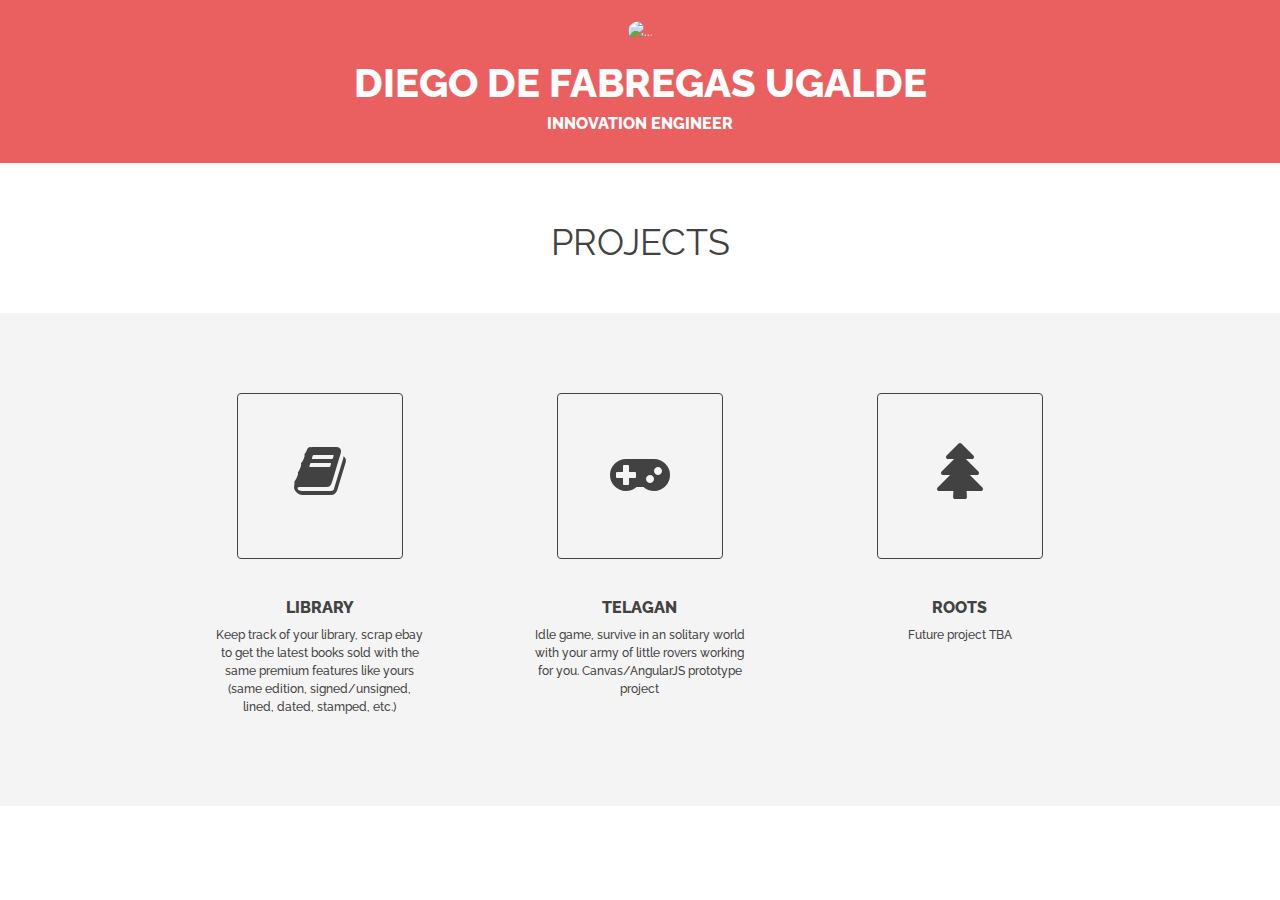
==== index.html @ a7ba5fba "three projects added to the projects section" ====
<!DOCTYPE html>
<html lang="en">
  <head>
    <!-- Basic Page Needs
    ================================================== -->
    <meta charset="utf-8">
    <!--[if IE]><meta http-equiv="x-ua-compatible" content="IE=9" /><![endif]-->
    <meta name="viewport" content="width=device-width, initial-scale=1">
    <title>Diego de Fabregas</title>
    <meta name="description" content="Diego de Fabregas Ugalde, Innovation Engineer">
    <meta name="keywords" content="angularjs, developer, engineer, full-stack developer, innovation">
    <meta name="author" content="Diego de Fabregas Ugalde">
    
    <!-- Favicons
    ================================================== -->
    <link rel="shortcut icon" href="img/favicon.ico" type="image/x-icon">
    <link rel="apple-touch-icon" href="img/apple-touch-icon.png">
    <link rel="apple-touch-icon" sizes="72x72" href="img/apple-touch-icon-72x72.png">
    <link rel="apple-touch-icon" sizes="114x114" href="img/apple-touch-icon-114x114.png">

    <!-- Bootstrap -->
    <link rel="stylesheet" type="text/css"  href="css/bootstrap.css">
    <link rel="stylesheet" type="text/css" href="font-awesome-4.2.0/css/font-awesome.css">

    <link href="css/owl.carousel.css" rel="stylesheet" media="screen">
    <link href="css/owl.theme.css" rel="stylesheet" media="screen">

    <!-- Stylesheet
    ================================================== -->
    <link rel="stylesheet" type="text/css"  href="css/style.css">

    <script type="text/javascript" src="js/modernizr.custom.js"></script>

    <!--Google Font-->
    <link href='http://fonts.googleapis.com/css?family=Raleway:100,200,300,400,500,600,700,800,900' rel='stylesheet' type='text/css'>

    <!-- HTML5 shim and Respond.js for IE8 support of HTML5 elements and media queries -->
    <!-- WARNING: Respond.js doesn't work if you view the page via file:// -->
    <!--[if lt IE 9]>
      <script src="https://oss.maxcdn.com/html5shiv/3.7.2/html5shiv.min.js"></script>
      <script src="https://oss.maxcdn.com/respond/1.4.2/respond.min.js"></script>
    <![endif]-->
  </head>
  <body>
    <div id="header" class="text-center">
        <img src="https://lh3.googleusercontent.com/csk6rgrAvsaNr5e3u2DxqovJ-JW6shyi4cQeXCJMhp3omjEGRRqTmoZbE-P88C2AoIZzOHg5cA=w1920-h1080-rw-no" class="img-circle" alt="...">
        <h1>Diego de Fabregas Ugalde</h1>
        <h4>Innovation Engineer</h4>
    </div>

  
  <div class="space"></div> <!-- 40px Vertical Spacing -->

  <!-- Feature Lists -->
  <section id="features">

    <h2>Projects</h2>

    <div class="space"></div> <!-- 40px Vertical Spacing -->

    <div class="f-style1">
        <div class="container"> <!-- Container Fluid-->
            <div class="row">
                <div class="col-md-4 col-sm-4 col-lg-4">
                    <div class="feature">
                        <div class="f-caption1">
                          <i class="icon-holder fa fa-book fa-4x"></i>
                          <h4>Library</h4>
                          <h6>Keep track of your library, scrap ebay to get the latest books sold with the same premium features like yours (same edition, signed/unsigned, lined, dated, stamped, etc.)</h6>
                        </div>
                    </div>
                </div>

                <div class="col-md-4 col-sm-4 col-lg-4">
                    <div class="feature">
                        <div class="f-caption1">
                          <i class="icon-holder fa fa-gamepad fa-4x"></i>
                          <h4>Telagan</h4>
                          <h6>Idle game, survive in an solitary world with your army of little rovers working for you. Canvas/AngularJS prototype project </h6>
                        </div>
                    </div>
                </div>

                <div class="col-md-4 col-sm-4 col-lg-4">
                    <div class="feature">
                        <div class="f-caption1">
                          <i class="icon-holder fa fa-tree fa-4x"></i>
                          <h4>Roots</h4>
                          <h6>Future project TBA</h6>
                        </div>
                    </div>
                </div>
            </div>
        </div> <!-- End Container  -->
    </div>

    <!-- jQuery (necessary for Bootstrap's JavaScript plugins) -->
    <script src="https://ajax.googleapis.com/ajax/libs/jquery/1.11.1/jquery.min.js"></script>
    <script type="text/javascript" src="js/jquery.1.11.1.js"></script>
    <!-- Include all compiled plugins (below), or include individual files as needed -->
    <script type="text/javascript" src="js/bootstrap.js"></script>

    <script src="js/owl.carousel.js"></script>
    <script type="text/javascript" src="js/SmoothScroll.js"></script>  
    <script type="text/javascript" src="js/custom.js"></script>

    <!-- Javascripts
    ================================================== -->
    <script type="text/javascript" src="js/custom.js"></script>

  </body>
</html>
---- css/style.css ----
/****************************
Theme: Free - Flat Minimal UI Kit
Description: ThemeForces Freebie #1
Author: ThemeForces
Email: themeforces@gmail.com
Volume: 1.0;
Date Created: December 25, 2014
****************************/
/* Font imports */
@import url(http://fonts.googleapis.com/css?family=Raleway:400,500,600,700,800);
body {
    font-family: 'Raleway', Arial, sans-serif;
    color: #666;
    background-color: #fff;
    font-weight: 400;
    -webkit-font-smoothing: antialiased;
    position: relative;
    top: 0;
}
h1 {
    font-size: 40px;
    font-weight: 800;
    text-transform: uppercase;
}
h2 {
    font-size: 36px;
    font-weight: normal;
    text-transform: uppercase;
}
h3 {
    font-size: 28px;
    font-weight: 600;
}
h4 {
    font-size: 16px;
    font-weight: 800;
    text-transform: uppercase;
}
h5 {
    font-size: 14px;
    font-weight: 300;
    text-transform: uppercase;
}
h6 {
    font-size: 12px;
    line-height: 18px;
}
a {
    color: #666;
    text-decoration: none;
}
a:hover,
a:focus {
    color: #ea6060;
    text-decoration: none;
}
.right {
    float: right;
    clear: right;
}
.left {
    float: left;
    clear: left;
}
.center {
    text-align: center;
    vertical-align: middle;
}
.space { padding-top: 40px }
.padding-right { padding-left: 10px }
.bold { font-weight: 700 }
.light { font-weight: lighter }
.logo { height: 60px }
#header {
    background-color: #ea6060;
    color: #ffffff;
    padding: 20px;
}
.title {
    padding-top: 40px;
    padding-bottom: 40px;
}
nav.footer {
    padding: 40px;
    text-align: center;
}
#team,
#features,
#testimonial,
#pricing,
#promo,
#button {
    color: #424242;
    height: auto;
    text-align: center;
}
/***************************
******** Team ********
***************************/
#team h6 { color: #888888 }
.team {
    text-align: center;
    margin-bottom: 20px;
}
.t-social {
    padding: 15px 7px;
    width: 100%;
}
.t-social .fa {
    display: inline-block;
    padding: 6px;
    color: #ea6060;
    width: 30px;
    height: 30px;
    border: 1.5px solid transparent;
    border-radius: 5px;
}
.t-social .fa:hover {
    padding: 6px;
    width: 30px;
    height: 30px;
    border: 1.5px solid #ea6060;
    border-radius: 5px;
    -webkit-transition: all 0.5s;
    -moz-transition: all 0.5s;
    transition: all 0.5s;
    -webkit-font-smoothing: antialiased;
}
.t-caption { padding: 20px }
span.t-position {
    font-size: 12px;
    color: #888888;
    vertical-align: middle;
    text-transform: none;
    font-weight: normal;
}
.t-style2 {
    border: 1px solid #565d67;
    padding-bottom: 20px;
    margin-bottom: 20px;
}
.t-style2:hover {
    border: 1px solid #ea6060;
    padding-bottom: 20px;
    margin-bottom: 20px;
    -webkit-transition: all 0.5s;
    -moz-transition: all 0.5s;
    transition: all 0.5s;
    -webkit-font-smoothing: antialiased;
}
.t-style2 img { 
	padding: 30px;
	margin: 0 auto;
}
.t-caption2 { padding: 5px 20px }
.t-social2 {
    padding: 5px 7px;
    width: 100%;
    background-color: #565d67;
}
.t-style2:hover >.t-social2 {
    background-color: #ea6060;
    -webkit-transition: all 0.5s;
    -moz-transition: all 0.5s;
    transition: all 0.5s;
    -webkit-font-smoothing: antialiased;
}
.t-social2 .fa {
    display: inline-block;
    padding: 6px;
    color: #ffffff;
    width: 30px;
    height: 30px;
    border: 1.5px solid transparent;
    border-radius: 5px;
}
.t-social2 .fa:hover {
    padding: 6px;
    width: 30px;
    height: 30px;
    border: 1.5px solid #ffffff;
    border-radius: 5px;
    -webkit-transition: all 0.5s;
    -moz-transition: all 0.5s;
    transition: all 0.5s;
    -webkit-font-smoothing: antialiased;
}
/***************************
******** Features ********
***************************/
.feature {
    text-align: center;
    margin-bottom: 20px;
}
.f-style1 {
    background-color: #f4f4f4;
    height: auto;
    padding-top: 40px;
    padding-bottom: 20px;
}
.f-caption1 { padding: 40px }
.f-caption1:hover {
    background-color: #ffffff;
    -webkit-transition: all 0.5s;
    -moz-transition: all 0.5s;
    transition: all 0.5s;
    -webkit-font-smoothing: antialiased;
}
.icon-holder {
    width: 166px;
    height: 166px;
    border: 1px solid #424242;
    border-radius: 4px;
    padding: 50px;
    margin-bottom: 30px;
}
.f-style2 {
    height: auto;
    padding-top: 40px;
    padding-bottom: 20px;
}
.icon-holder2 {
    width: 166px;
    height: 166px;
    background-color: #dadada;
    border-radius: 4px;
    padding: 50px;
    margin-bottom: 30px;
}
.f-caption2 {
    padding: 40px;
    border: 1px solid transparent;
}
.f-caption2:hover {
    border: 1px solid #424242;
    -webkit-transition: all 0.5s;
    -moz-transition: all 0.5s;
    transition: all 0.5s;
    -webkit-font-smoothing: antialiased;
}
/***************************
******** Testimonial ********
***************************/
#owl-testimonial .item {
    display: block;
    width: 100%;
    height: auto;
    padding-top: 40px;
}
.testimonial1 {
    height: 610px;
    width: 100%;
    border: 2px solid #424242;
    padding: 50px;
}
.owl-theme .owl-controls .owl-page span {
    display: block;
    width: 55px;
    height: 7px;
    margin: 30px 5px;
    border: 1px solid #ea6060;
    -webkit-border-radius: 20px;
    -moz-border-radius: 20px;
    border-radius: 0px;
    background: transparent;
}
.owl-theme .owl-controls .owl-page.active span,
.owl-theme .owl-controls.clickable .owl-page:hover span {
    background: #ea6060;
    opacity: 100;
}
.testimonial2 {
    background-color: #f4f4f4;
    height: auto;
    padding-top: 60px;
    padding-bottom: 80px;
}
#owl-testimonial2 .item {
    display: block;
    width: 100%;
    height: auto;
    padding-top: 40px;
}
.owl-theme .owl-controls .owl-buttons div { background: transparent }
#testimonial .testimonial2 .owl-prev {
    position: absolute;
    left: -10%;
    top: 30%;
}
#testimonial .testimonial2 .owl-next {
    position: absolute;
    right: -10%;
    top: 30%;
}
.img-responsive, .thumbnail > img, .thumbnail a > img, .carousel-inner > .item > img, .carousel-inner > .item > a > img{ margin: auto}
/***************************
******** Pricing ********
***************************/
.p-style1 {
    border: 1px solid #858585;
    margin-bottom: 20px;
}
.package {
    color: #ffffff;
    padding: 25px 0px;
    background-color: #565d67;
}
#pricing .package .btn{
	margin-top: 20px;
	margin-bottom: 20px;
}
#pricing .package2 .btn{
	margin-bottom: 20px;
}
#pricing .inclusion li {
    display: block;
    list-style-type: none;
    padding: 10px;
}
.inclusion { padding: 20px }
.package2 {
    color: #565d67;
    padding-top: 25px;
}
.p-style2 {
    border: 1px solid #858585;
    padding: 20px;
    margin-bottom: 20px;
}
.p-style2:hover {
    border: 1px solid #ea6060;
    -webkit-transition: all 0.5s;
    -moz-transition: all 0.5s;
    transition: all 0.5s;
    -webkit-font-smoothing: antialiased;
}
/***************************
******** Promo ********
***************************/
.promo1 {
    border: 1px solid #424242;
    padding: 40px;
    height: auto;
    min-height: 130px;
    max-height: 400px;
}
.promo-text {
    font-size: 26px;
    text-align: left;
    font-weight: 700;
}
.promo2 {
    background-color: #565d67;
    color: #ffffff;
    padding: 40px 40px 20px 40px;
    height: auto;
    min-height: 130px;
    max-height: 400px;
}
.subcribe1 {
    border: 1px solid #424242;
    height: auto;
    min-height: 310px;
    max-height: 600px;
    padding: 40px;
}
.s-title {
    font-size: 30px;
    font-weight: lighter;
}
.subscribe-text {
    font-size: 16px;
    padding-top: 10px;
    padding-bottom: 40px;
    font-weight: 400;
}
.subcribe1 span { display: inline-block }
.form-control {
    display: block;
    width: 100%;
    height: 44px;
    padding: 6px 12px;
    font-size: 14px;
    line-height: 1.42857143;
    color: #555;
    background-color: rgba(255, 255, 255, 0);
    background-image: none;
    border: 1px solid #ea6060;
    border-radius: 1px;
    -webkit-box-shadow: inset 0 1px 1px rgba(0, 0, 0, .075);
    box-shadow: inset 0 1px 1px rgba(0, 0, 0, .075);
    -webkit-transition: border-color ease-in-out .15s, box-shadow ease-in-out .15s;
    transition: border-color ease-in-out .15s, box-shadow ease-in-out .15s;
}
.form-control:focus {
    border-color: #ea6060;
    outline: 0;
    -webkit-box-shadow: none;
    box-shadow: none;
}
.subcribe2 {
    background-color: #565d67;
    color: #ffffff;
    height: auto;
    min-height: 310px;
    max-height: 600px;
    padding: 40px;
}
.subcribe2 span { display: inline-block }
/***************************
******** Buttons ********
***************************/
.btn { margin-bottom: 20px }
.btn-noblock { width: 160px }
.btn-dark {
    color: #fff;
    background-color: #494949;
    font-size: 16px;
    font-weight: 700;
    text-transform: uppercase;
    border-radius: 2px;
}
.btn-dark:hover {
    color: #fff;
    background-color: #5F5F5F;
    -webkit-transition: all 0.5s;
    -moz-transition: all 0.5s;
    transition: all 0.5s;
    -webkit-font-smoothing: antialiased;
}
.btn-gray {
    color: #fff;
    background-color: #bfc2c5;
    font-size: 16px;
    font-weight: 700;
    text-transform: uppercase;
    border-radius: 2px;
}
.btn-gray:hover {
    color: #fff;
    background-color: #B8B8B8;
    -webkit-transition: all 0.5s;
    -moz-transition: all 0.5s;
    transition: all 0.5s;
    -webkit-font-smoothing: antialiased;
}
.btn-red {
    color: #fff;
    background-color: #ea6060;
    font-size: 16px;
    font-weight: 700;
    text-transform: uppercase;
    border-radius: 2px;
}
.btn-red:hover {
    color: #fff;
    background-color: #DF4E4E;
    -webkit-transition: all 0.5s;
    -moz-transition: all 0.5s;
    transition: all 0.5s;
    -webkit-font-smoothing: antialiased;
}
.icon {
    font-family: FontAwesome;
    font-style: normal;
    font-weight: normal;
    -webkit-font-smoothing: antialiased;
}
.btn-darka {
    color: #494949;
    border: 1px solid #494949;
    font-size: 16px;
    font-weight: 700;
    text-transform: uppercase;
    border-radius: 2px;
}
.btn-darka:hover {
    color: #494949;
    border: 1px solid #5F5F5F;
    -webkit-transition: all 0.5s;
    -moz-transition: all 0.5s;
    transition: all 0.5s;
    -webkit-font-smoothing: antialiased;
}
.btn-graya {
    color: #bfc2c5;
    border: 1px solid #bfc2c5;
    font-size: 16px;
    font-weight: 700;
    text-transform: uppercase;
    border-radius: 2px;
}
.btn-graya:hover {
    color: #bfc2c5;
    border: 1px solid #B8B8B8;
    -webkit-transition: all 0.5s;
    -moz-transition: all 0.5s;
    transition: all 0.5s;
    -webkit-font-smoothing: antialiased;
}
.btn-reda {
    color: #ea6060;
    border: 1px solid #ea6060;
    font-size: 16px;
    font-weight: 700;
    text-transform: uppercase;
    border-radius: 2px;
}
.btn-reda:hover {
    color: #ea6060;
    border: 1px solid #DF4E4E;
    -webkit-transition: all 0.5s;
    -moz-transition: all 0.5s;
    transition: all 0.5s;
    -webkit-font-smoothing: antialiased;
}
/* Responsive Media Query */
@media only screen and (min-width: 1200px) { 
    .container { width: 960px }
}
@media only screen and (max-width: 400px) { 
    .testimonial1 h3,
    .testimonial2 h3 {
        font-size: 18px;
        font-weight: 600;
    }
    #owl-testimonial2 .item {
        width: 90%;
        margin: 0 auto;
    }
    #testimonial .testimonial2 .owl-prev { left: -7% }
    #testimonial .testimonial2 .owl-next { right: -7% }
    .promo1 { margin: 20px }
    h2,
    .h2 { font-size: 20px }
}
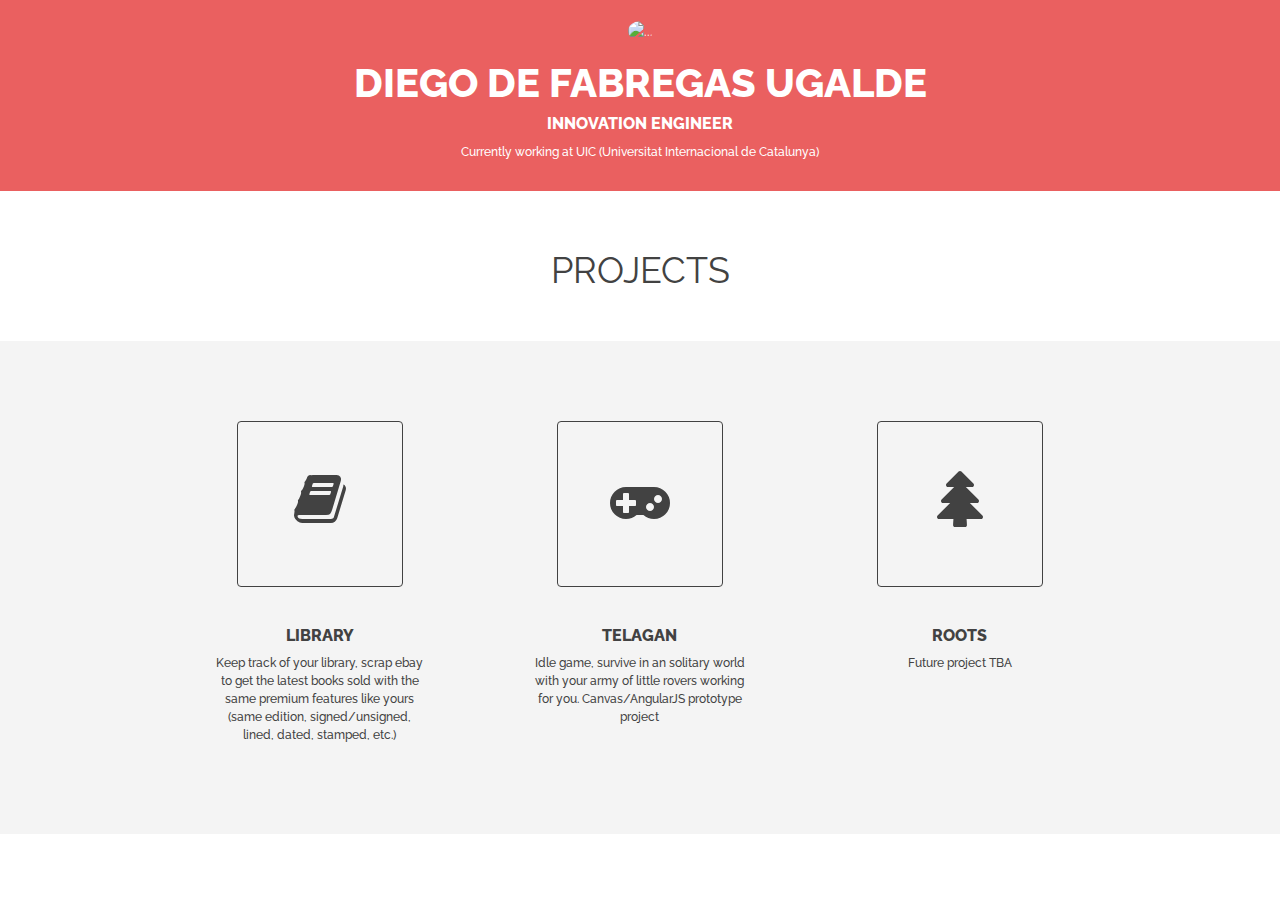
==== commit 3a402b74: "google analytics setup" ====
--- a/index.html
+++ b/index.html
@@ -46,6 +46,7 @@
         <img src="https://lh3.googleusercontent.com/csk6rgrAvsaNr5e3u2DxqovJ-JW6shyi4cQeXCJMhp3omjEGRRqTmoZbE-P88C2AoIZzOHg5cA=w1920-h1080-rw-no" class="img-circle" alt="...">
         <h1>Diego de Fabregas Ugalde</h1>
         <h4>Innovation Engineer</h4>
+        <h6>Currently working at UIC (Universitat Internacional de Catalunya) </h6>
     </div>
 
   
@@ -107,6 +108,16 @@
     <!-- Javascripts
     ================================================== -->
     <script type="text/javascript" src="js/custom.js"></script>
+    <script>
+      (function(i,s,o,g,r,a,m){i['GoogleAnalyticsObject']=r;i[r]=i[r]||function(){
+      (i[r].q=i[r].q||[]).push(arguments)},i[r].l=1*new Date();a=s.createElement(o),
+      m=s.getElementsByTagName(o)[0];a.async=1;a.src=g;m.parentNode.insertBefore(a,m)
+      })(window,document,'script','https://www.google-analytics.com/analytics.js','ga');
+
+      ga('create', 'UA-55427411-6', 'auto');
+      ga('send', 'pageview');
+
+    </script>
 
   </body>
 </html>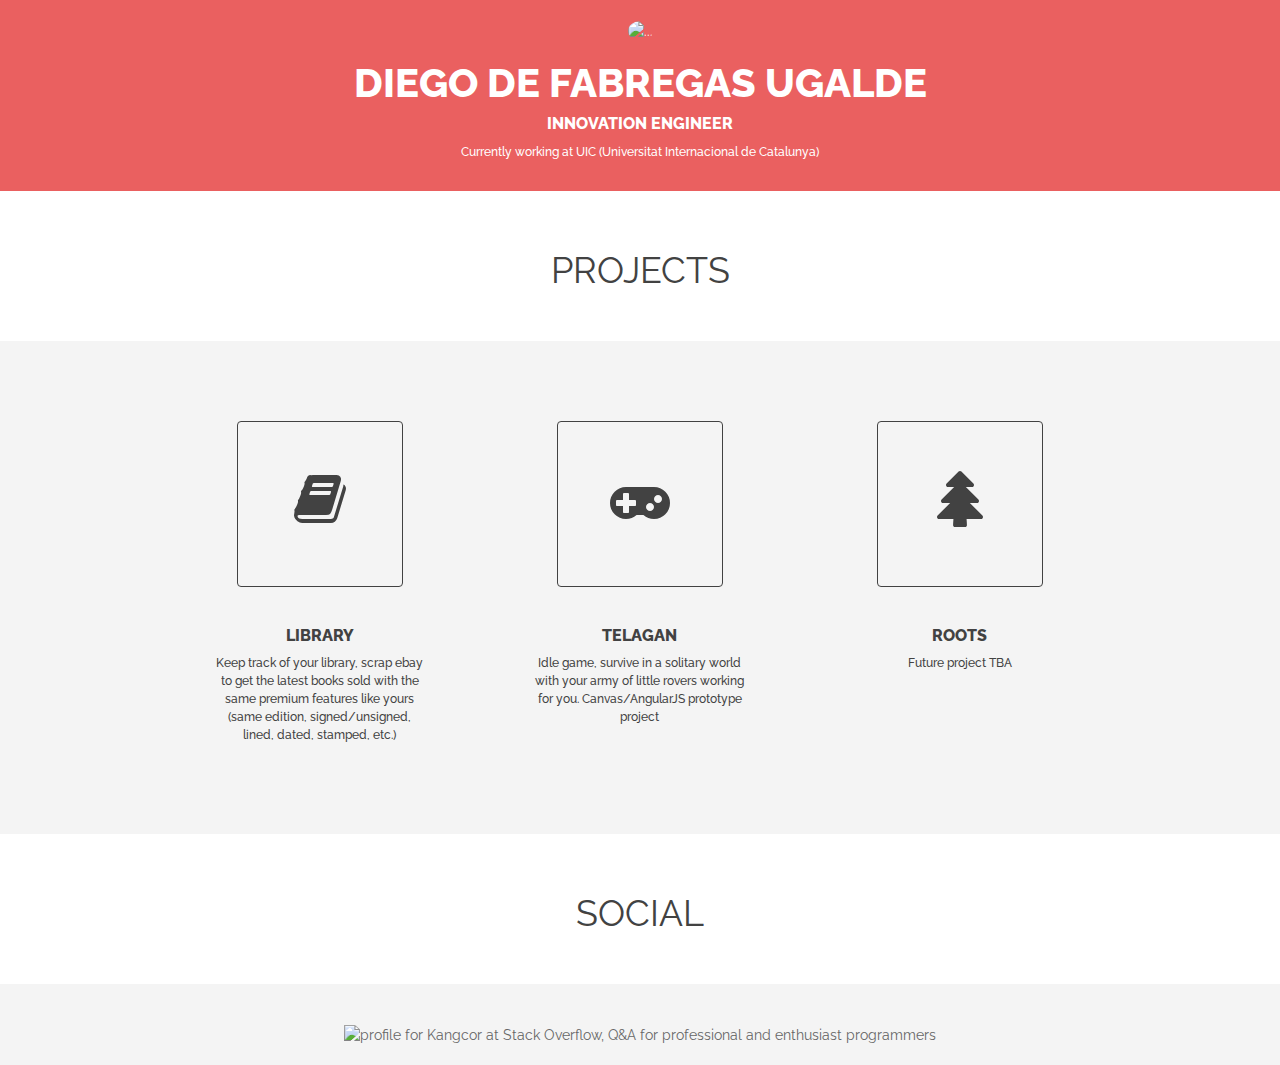
==== commit f550062f: "social section" ====
--- a/index.html
+++ b/index.html
@@ -50,50 +50,69 @@
     </div>
 
   
-  <div class="space"></div> <!-- 40px Vertical Spacing -->
+    <div class="space"></div> <!-- 40px Vertical Spacing -->
 
-  <!-- Feature Lists -->
-  <section id="features">
+    <!-- Project showcase -->
+    <section id="projects">
 
-    <h2>Projects</h2>
+      <h2>Projects</h2>
+
+      <div class="space"></div> <!-- 40px Vertical Spacing -->
+
+      <div class="f-style1">
+        <div class="container"> <!-- Container Fluid-->
+          <div class="row">
+            <div class="col-md-4 col-sm-4 col-lg-4">
+              <div class="feature">
+                <div class="f-caption1">
+                  <i class="icon-holder fa fa-book fa-4x"></i>
+                  <h4>Library</h4>
+                  <h6>Keep track of your library, scrap ebay to get the latest books sold with the same premium features like yours (same edition, signed/unsigned, lined, dated, stamped, etc.)</h6>
+                </div>
+              </div>
+            </div>
+
+            <div class="col-md-4 col-sm-4 col-lg-4">
+              <div class="feature">
+                <div class="f-caption1">
+                  <i class="icon-holder fa fa-gamepad fa-4x"></i>
+                  <h4>Telagan</h4>
+                  <h6>Idle game, survive in a solitary world with your army of little rovers working for you. Canvas/AngularJS prototype project </h6>
+                </div>
+              </div>
+            </div>
+
+            <div class="col-md-4 col-sm-4 col-lg-4">
+              <div class="feature">
+                <div class="f-caption1">
+                  <i class="icon-holder fa fa-tree fa-4x"></i>
+                  <h4>Roots</h4>
+                  <h6>Future project TBA</h6>
+                </div>
+              </div>
+            </div>
+          </div>
+        </div> <!-- End Container  -->
+      </div>
+    </section>
 
     <div class="space"></div> <!-- 40px Vertical Spacing -->
 
-    <div class="f-style1">
+    <!-- Social links -->
+    <section id="social">
+
+      <h2>Social</h2>
+
+      <div class="space"></div> <!-- 40px Vertical Spacing -->
+
+      <div class="f-style1">
         <div class="container"> <!-- Container Fluid-->
-            <div class="row">
-                <div class="col-md-4 col-sm-4 col-lg-4">
-                    <div class="feature">
-                        <div class="f-caption1">
-                          <i class="icon-holder fa fa-book fa-4x"></i>
-                          <h4>Library</h4>
-                          <h6>Keep track of your library, scrap ebay to get the latest books sold with the same premium features like yours (same edition, signed/unsigned, lined, dated, stamped, etc.)</h6>
-                        </div>
-                    </div>
-                </div>
-
-                <div class="col-md-4 col-sm-4 col-lg-4">
-                    <div class="feature">
-                        <div class="f-caption1">
-                          <i class="icon-holder fa fa-gamepad fa-4x"></i>
-                          <h4>Telagan</h4>
-                          <h6>Idle game, survive in an solitary world with your army of little rovers working for you. Canvas/AngularJS prototype project </h6>
-                        </div>
-                    </div>
-                </div>
-
-                <div class="col-md-4 col-sm-4 col-lg-4">
-                    <div class="feature">
-                        <div class="f-caption1">
-                          <i class="icon-holder fa fa-tree fa-4x"></i>
-                          <h4>Roots</h4>
-                          <h6>Future project TBA</h6>
-                        </div>
-                    </div>
-                </div>
-            </div>
+           <a href="http://stackoverflow.com/users/4261197/kangcor">
+            <img src="http://stackoverflow.com/users/flair/4261197.png?theme=clean" width="208" height="58" alt="profile for Kangcor at Stack Overflow, Q&amp;A for professional and enthusiast programmers" title="profile for Kangcor at Stack Overflow, Q&amp;A for professional and enthusiast programmers">
+          </a>
         </div> <!-- End Container  -->
-    </div>
+      </div>
+    </section>
 
     <!-- jQuery (necessary for Bootstrap's JavaScript plugins) -->
     <script src="https://ajax.googleapis.com/ajax/libs/jquery/1.11.1/jquery.min.js"></script>
--- a/css/style.css
+++ b/css/style.css
@@ -84,8 +84,8 @@
     padding: 40px;
     text-align: center;
 }
-#team,
-#features,
+#social,
+#projects,
 #testimonial,
 #pricing,
 #promo,
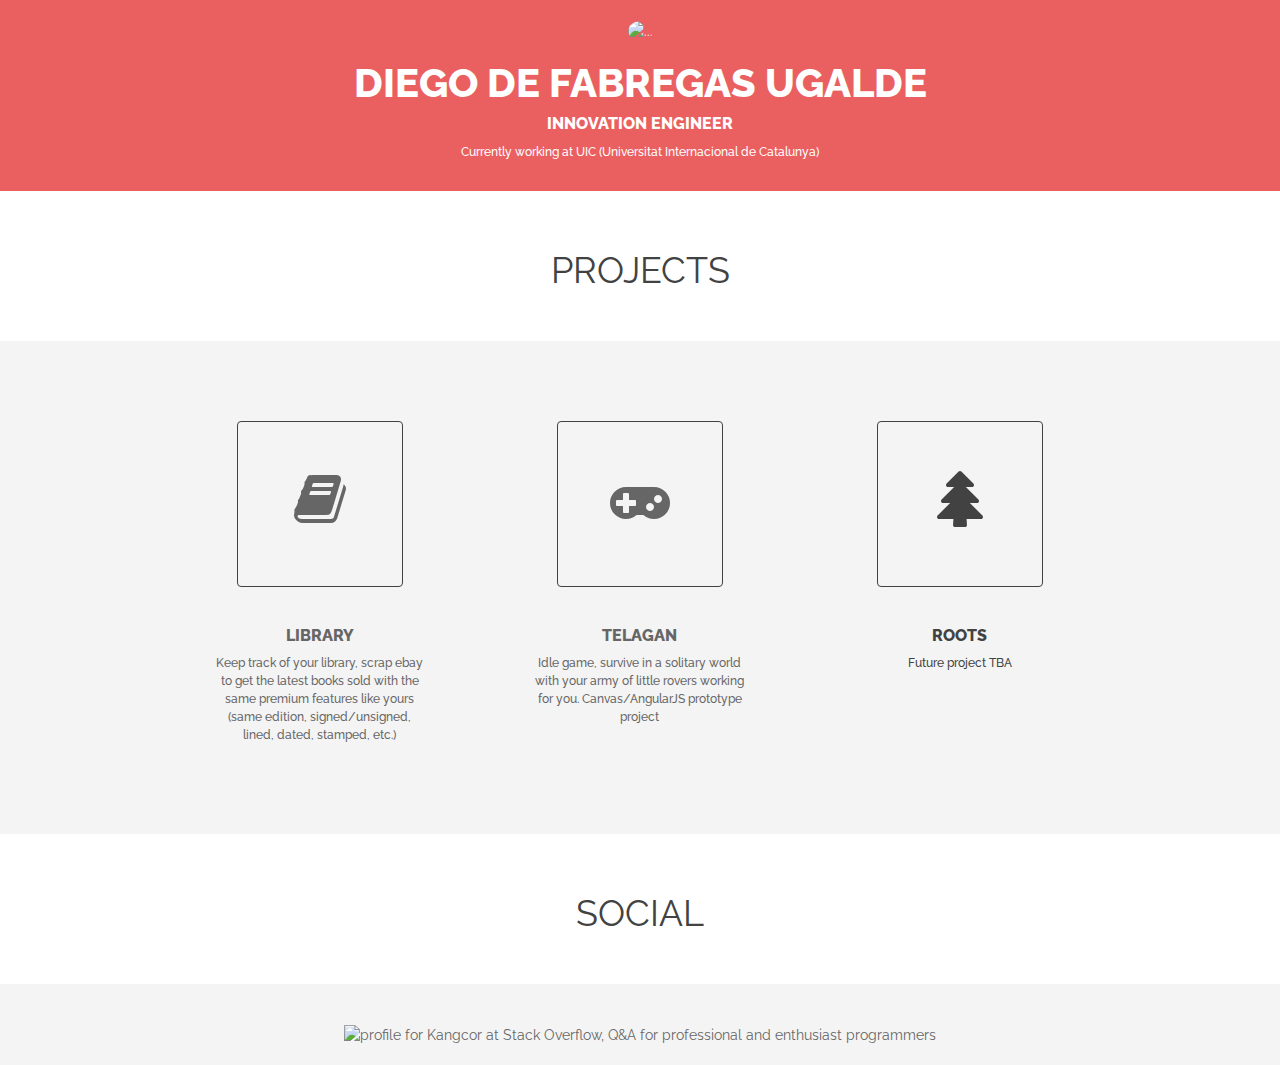
==== commit ae17aec5: "github repository links added to telagan and library projects" ====
--- a/index.html
+++ b/index.html
@@ -63,23 +63,27 @@
         <div class="container"> <!-- Container Fluid-->
           <div class="row">
             <div class="col-md-4 col-sm-4 col-lg-4">
-              <div class="feature">
-                <div class="f-caption1">
-                  <i class="icon-holder fa fa-book fa-4x"></i>
-                  <h4>Library</h4>
-                  <h6>Keep track of your library, scrap ebay to get the latest books sold with the same premium features like yours (same edition, signed/unsigned, lined, dated, stamped, etc.)</h6>
+              <a href="https://github.com/Kangcor/enpimony-library">
+                <div class="feature">
+                  <div class="f-caption1">
+                    <i class="icon-holder fa fa-book fa-4x"></i>
+                    <h4>Library</h4>
+                    <h6>Keep track of your library, scrap ebay to get the latest books sold with the same premium features like yours (same edition, signed/unsigned, lined, dated, stamped, etc.)</h6>
+                  </div>
                 </div>
-              </div>
+              </a>
             </div>
 
             <div class="col-md-4 col-sm-4 col-lg-4">
-              <div class="feature">
-                <div class="f-caption1">
-                  <i class="icon-holder fa fa-gamepad fa-4x"></i>
-                  <h4>Telagan</h4>
-                  <h6>Idle game, survive in a solitary world with your army of little rovers working for you. Canvas/AngularJS prototype project </h6>
+              <a href="https://github.com/Kangcor/telagan">
+                <div class="feature">
+                  <div class="f-caption1">
+                    <i class="icon-holder fa fa-gamepad fa-4x"></i>
+                    <h4>Telagan</h4>
+                    <h6>Idle game, survive in a solitary world with your army of little rovers working for you. Canvas/AngularJS prototype project </h6>
+                  </div>
                 </div>
-              </div>
+              </a>
             </div>
 
             <div class="col-md-4 col-sm-4 col-lg-4">
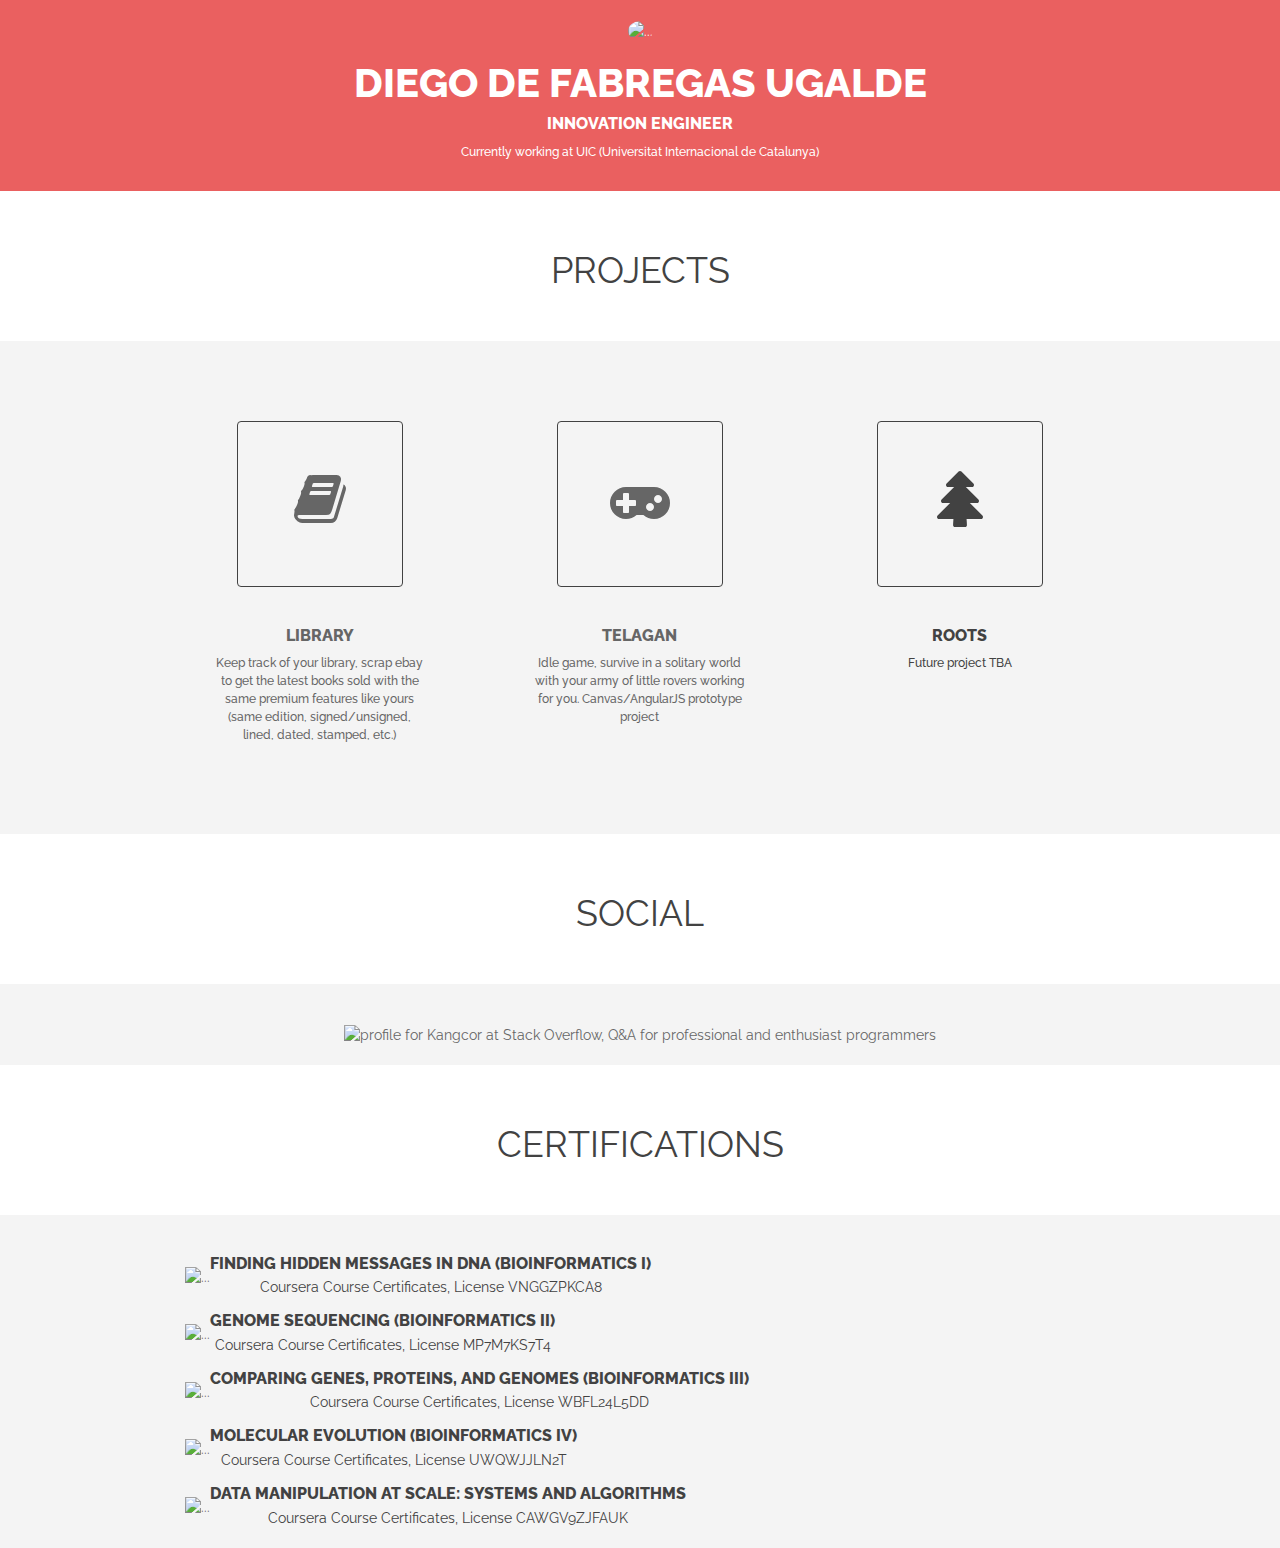
==== commit 2da4165c: "certifications section first try" ====
--- a/index.html
+++ b/index.html
@@ -118,6 +118,76 @@
       </div>
     </section>
 
+    <div class="space"></div> <!-- 40px Vertical Spacing -->
+
+    <!-- Certifications showcase -->
+    <section id="certifications">
+
+      <h2>Certifications</h2>
+
+      <div class="space"></div> <!-- 40px Vertical Spacing -->
+
+      <div class="f-style1">
+        <div class="container"> <!-- Container Fluid-->
+          <div class="media">
+            <div class="media-right media-middle">
+              <a href="#">
+                <img class="media-object" src="https://media.licdn.com/media/p/2/005/022/2af/31750b1.png" alt="...">
+              </a>
+            </div>
+            <div class="media-body">
+              <h4 class="media-heading">Finding Hidden Messages in DNA (Bioinformatics I)</h4>
+              Coursera Course Certificates, License VNGGZPKCA8
+            </div>
+          </div>
+          <div class="media">
+            <div class="media-right media-middle">
+              <a href="#">
+                <img class="media-object" src="https://media.licdn.com/media/p/2/005/022/2af/31750b1.png" alt="...">
+              </a>
+            </div>
+            <div class="media-body">
+              <h4 class="media-heading">Genome Sequencing (Bioinformatics II)</h4>
+              Coursera Course Certificates, License MP7M7KS7T4
+            </div>
+          </div>
+          <div class="media">
+            <div class="media-right media-middle">
+              <a href="#">
+                <img class="media-object" src="https://media.licdn.com/media/p/2/005/022/2af/31750b1.png" alt="...">
+              </a>
+            </div>
+            <div class="media-body">
+              <h4 class="media-heading">Comparing Genes, Proteins, and Genomes (Bioinformatics III)</h4>
+              Coursera Course Certificates, License WBFL24L5DD
+            </div>
+          </div>
+          <div class="media">
+            <div class="media-right media-middle">
+              <a href="#">
+                <img class="media-object" src="https://media.licdn.com/media/p/2/005/022/2af/31750b1.png" alt="...">
+              </a>
+            </div>
+            <div class="media-body">
+              <h4 class="media-heading">Molecular Evolution (Bioinformatics IV)</h4>
+              Coursera Course Certificates, License UWQWJJLN2T
+            </div>
+          </div>
+          <div class="media">
+            <div class="media-right media-middle">
+              <a href="#">
+                <img class="media-object" src="https://media.licdn.com/media/p/2/005/022/2af/31750b1.png" alt="...">
+              </a>
+            </div>
+            <div class="media-body">
+              <h4 class="media-heading">Data Manipulation at Scale: Systems and Algorithms</h4>
+              Coursera Course Certificates, License CAWGV9ZJFAUK
+            </div>
+          </div>
+        </div> <!-- End Container  -->
+      </div>
+    </section>
+
     <!-- jQuery (necessary for Bootstrap's JavaScript plugins) -->
     <script src="https://ajax.googleapis.com/ajax/libs/jquery/1.11.1/jquery.min.js"></script>
     <script type="text/javascript" src="js/jquery.1.11.1.js"></script>
--- a/css/style.css
+++ b/css/style.css
@@ -84,6 +84,8 @@
     padding: 40px;
     text-align: center;
 }
+
+#certifications,
 #social,
 #projects,
 #testimonial,
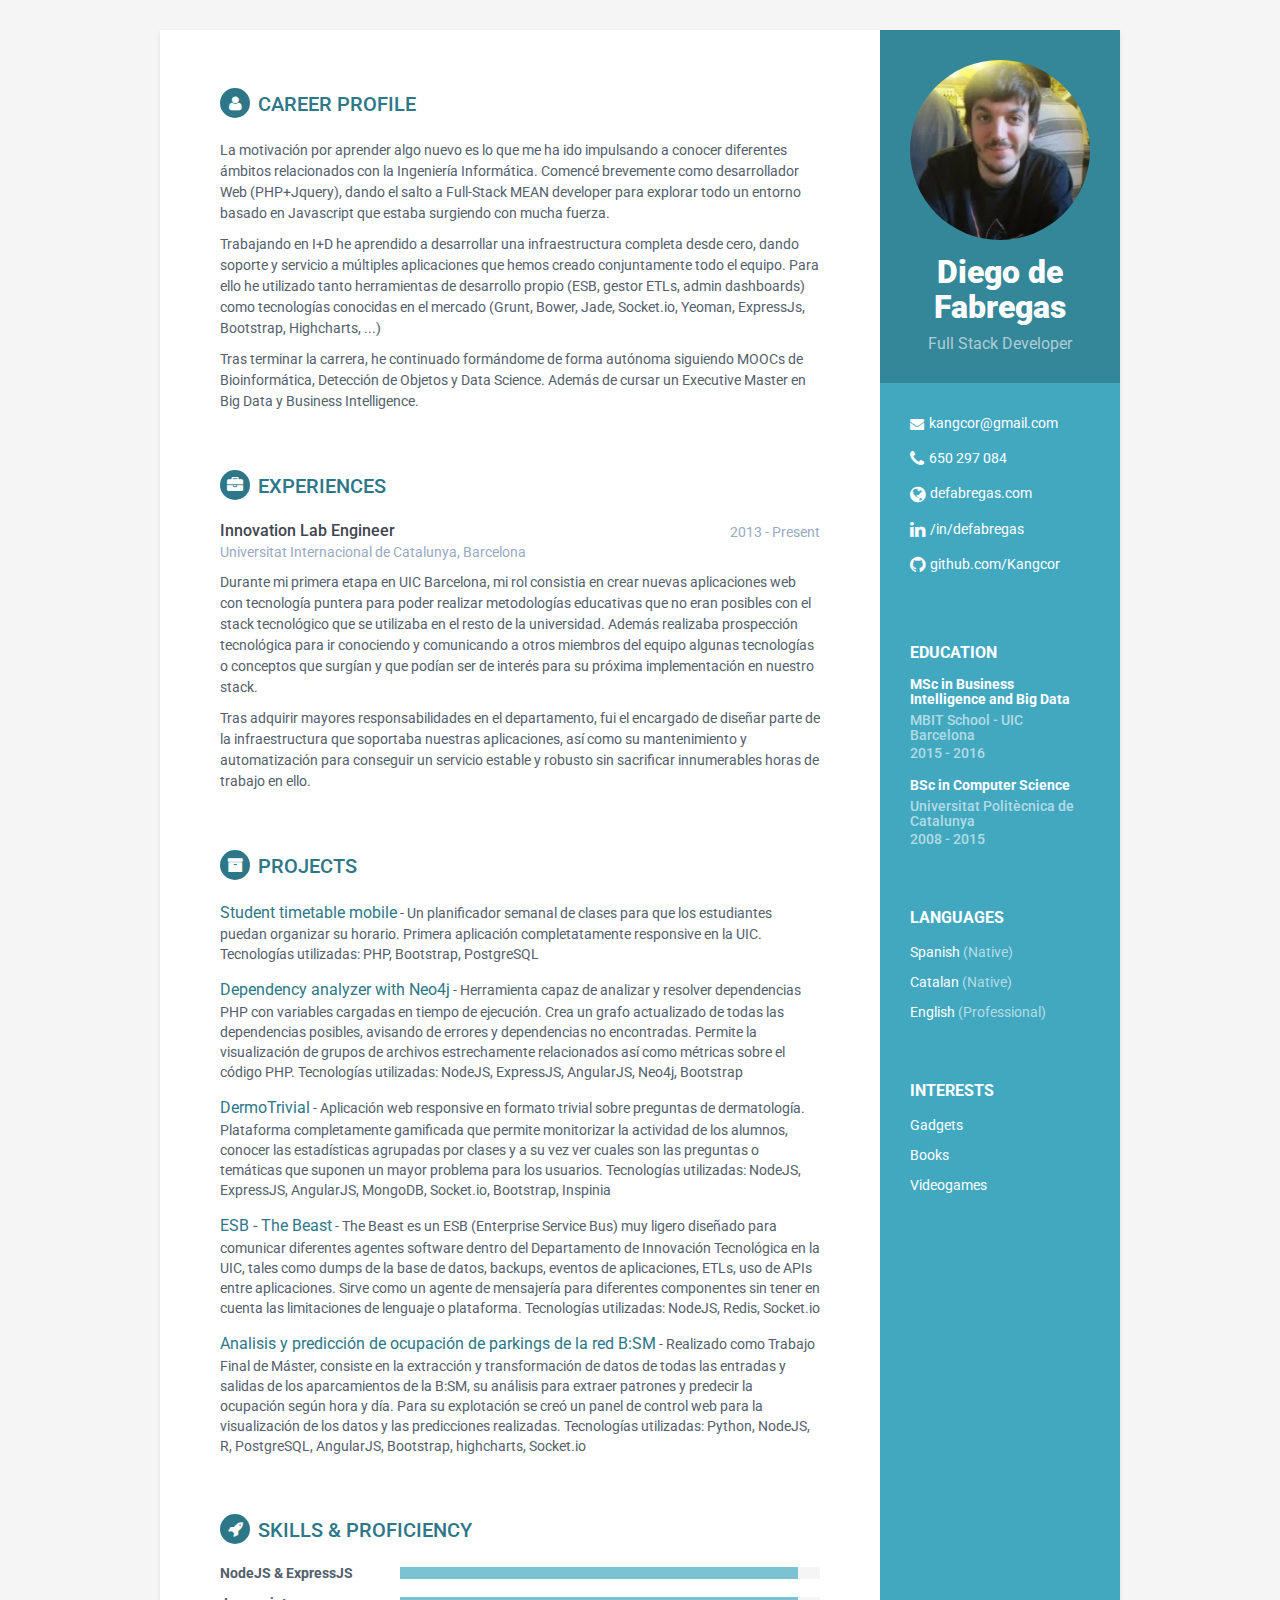
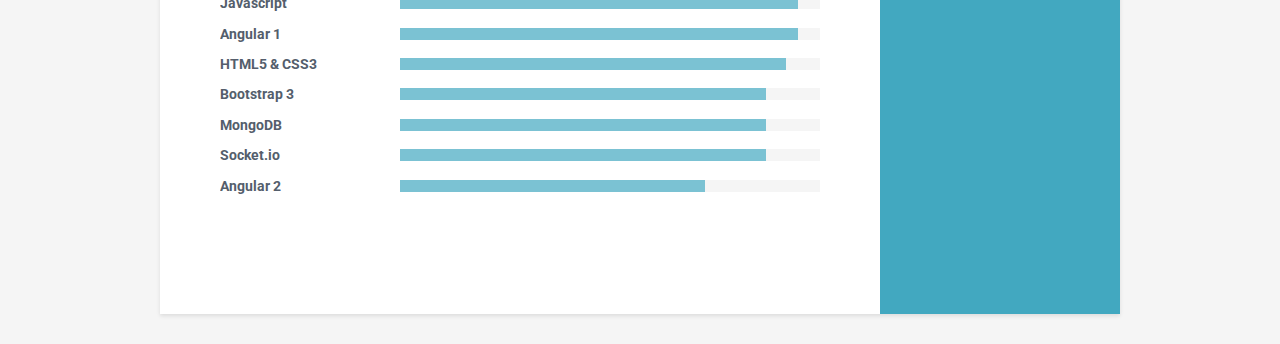
==== commit 8a170a9b: "new web 2.0" ====
--- a/index.html
+++ b/index.html
@@ -1,216 +1,217 @@
 <!DOCTYPE html>
-<html lang="en">
-  <head>
-    <!-- Basic Page Needs
-    ================================================== -->
+<!--[if IE 8]> <html lang="en" class="ie8"> <![endif]-->  
+<!--[if IE 9]> <html lang="en" class="ie9"> <![endif]-->  
+<!--[if !IE]><!--> <html lang="en"> <!--<![endif]-->  
+<head>
+    <title>Responsive Resume/CV Template for Developers</title>
+    <!-- Meta -->
     <meta charset="utf-8">
-    <!--[if IE]><meta http-equiv="x-ua-compatible" content="IE=9" /><![endif]-->
-    <meta name="viewport" content="width=device-width, initial-scale=1">
-    <title>Diego de Fabregas</title>
-    <meta name="description" content="Diego de Fabregas Ugalde, Innovation Engineer">
-    <meta name="keywords" content="angularjs, developer, engineer, full-stack developer, innovation">
-    <meta name="author" content="Diego de Fabregas Ugalde">
+    <meta http-equiv="X-UA-Compatible" content="IE=edge">
+    <meta name="viewport" content="width=device-width, initial-scale=1.0">
+    <meta name="description" content="Diego de Fabregas Curriculum Vitae">
+    <meta name="author" content="Diego de Fabregas Ugalde">    
+    <link rel="shortcut icon" href="favicon.ico">  
+    <link href='https://fonts.googleapis.com/css?family=Roboto:400,500,400italic,300italic,300,500italic,700,700italic,900,900italic' rel='stylesheet' type='text/css'>
+    <!-- Global CSS -->
+    <link rel="stylesheet" href="assets/plugins/bootstrap/css/bootstrap.min.css">   
+    <!-- Plugins CSS -->
+    <link rel="stylesheet" href="assets/plugins/font-awesome/css/font-awesome.css">
     
-    <!-- Favicons
-    ================================================== -->
-    <link rel="shortcut icon" href="img/favicon.ico" type="image/x-icon">
-    <link rel="apple-touch-icon" href="img/apple-touch-icon.png">
-    <link rel="apple-touch-icon" sizes="72x72" href="img/apple-touch-icon-72x72.png">
-    <link rel="apple-touch-icon" sizes="114x114" href="img/apple-touch-icon-114x114.png">
-
-    <!-- Bootstrap -->
-    <link rel="stylesheet" type="text/css"  href="css/bootstrap.css">
-    <link rel="stylesheet" type="text/css" href="font-awesome-4.2.0/css/font-awesome.css">
-
-    <link href="css/owl.carousel.css" rel="stylesheet" media="screen">
-    <link href="css/owl.theme.css" rel="stylesheet" media="screen">
-
-    <!-- Stylesheet
-    ================================================== -->
-    <link rel="stylesheet" type="text/css"  href="css/style.css">
-
-    <script type="text/javascript" src="js/modernizr.custom.js"></script>
-
-    <!--Google Font-->
-    <link href='http://fonts.googleapis.com/css?family=Raleway:100,200,300,400,500,600,700,800,900' rel='stylesheet' type='text/css'>
-
+    <!-- Theme CSS -->  
+    <link id="theme-style" rel="stylesheet" href="assets/css/styles.css">
     <!-- HTML5 shim and Respond.js for IE8 support of HTML5 elements and media queries -->
-    <!-- WARNING: Respond.js doesn't work if you view the page via file:// -->
     <!--[if lt IE 9]>
       <script src="https://oss.maxcdn.com/html5shiv/3.7.2/html5shiv.min.js"></script>
       <script src="https://oss.maxcdn.com/respond/1.4.2/respond.min.js"></script>
     <![endif]-->
-  </head>
-  <body>
-    <div id="header" class="text-center">
-        <img src="https://lh3.googleusercontent.com/csk6rgrAvsaNr5e3u2DxqovJ-JW6shyi4cQeXCJMhp3omjEGRRqTmoZbE-P88C2AoIZzOHg5cA=w1920-h1080-rw-no" class="img-circle" alt="...">
-        <h1>Diego de Fabregas Ugalde</h1>
-        <h4>Innovation Engineer</h4>
-        <h6>Currently working at UIC (Universitat Internacional de Catalunya) </h6>
+</head> 
+
+<body>
+    <div class="wrapper">
+        <div class="sidebar-wrapper">
+            <div class="profile-container">
+                <img class="profile img-circle img-responsive" src="assets/images/profile.webp" alt="" />
+                <h1 class="name">Diego de Fabregas</h1>
+                <h3 class="tagline">Full Stack Developer</h3>
+            </div><!--//profile-container-->
+            
+            <div class="contact-container container-block">
+                <ul class="list-unstyled contact-list">
+                    <li class="email"><i class="fa fa-envelope"></i><a href="mailto: kangcor@gmail.com">kangcor@gmail.com</a></li>
+                    <li class="phone"><i class="fa fa-phone"></i><a href="tel:650 297 084">650 297 084</a></li>
+                    <li class="website"><i class="fa fa-globe"></i><a href="http://www.defabregas.com" target="_blank">defabregas.com</a></li>
+                    <li class="linkedin"><i class="fa fa-linkedin"></i><a href="http://www.linkedin.com/in/defabregas" target="_blank">/in/defabregas</a></li>
+                    <li class="github"><i class="fa fa-github"></i><a href="https://github.com/Kangcor/" target="_blank">github.com/Kangcor</a></li>
+                    <!--<li class="twitter"><i class="fa fa-twitter"></i><a href="https://twitter.com/" target="_blank">@twittername</a></li> -->
+                </ul>
+            </div><!--//contact-container-->
+            <div class="education-container container-block">
+                <h2 class="container-block-title">Education</h2>
+                <div class="item">
+                    <h4 class="degree">MSc in Business Intelligence and Big Data</h4>
+                    <h5 class="meta">MBIT School - UIC Barcelona</h5>
+                    <div class="time">2015 - 2016</div>
+                </div><!--//item-->
+                <div class="item">
+                    <h4 class="degree">BSc in Computer Science</h4>
+                    <h5 class="meta">Universitat Politècnica de Catalunya</h5>
+                    <div class="time">2008 - 2015</div>
+                </div><!--//item-->
+            </div><!--//education-container-->
+            
+            <div class="languages-container container-block">
+                <h2 class="container-block-title">Languages</h2>
+                <ul class="list-unstyled interests-list">
+                    <li>Spanish <span class="lang-desc">(Native)</span></li>
+                    <li>Catalan <span class="lang-desc">(Native)</span></li>
+                    <li>English <span class="lang-desc">(Professional)</span></li>
+                </ul>
+            </div><!--//interests-->
+            
+            <div class="interests-container container-block">
+                <h2 class="container-block-title">Interests</h2>
+                <ul class="list-unstyled interests-list">
+                    <li>Gadgets</li>
+                    <li>Books</li>
+                    <li>Videogames</li>
+                </ul>
+            </div><!--//interests-->
+            
+        </div><!--//sidebar-wrapper-->
+        
+        <div class="main-wrapper">
+            
+            <section class="section summary-section">
+                <h2 class="section-title"><i class="fa fa-user"></i>Career Profile</h2>
+                <div class="summary">
+                    <p>La motivación por aprender algo nuevo es lo que me ha ido impulsando a conocer diferentes ámbitos relacionados con la Ingeniería Informática. Comencé brevemente como desarrollador Web (PHP+Jquery), dando el salto a Full-Stack MEAN developer para explorar todo un entorno basado en Javascript que estaba surgiendo con mucha fuerza.</p>
+                    <p>Trabajando en I+D he aprendido a desarrollar una infraestructura completa desde cero, dando soporte y servicio a múltiples aplicaciones que hemos creado conjuntamente todo el equipo. Para ello he utilizado tanto herramientas de desarrollo propio (ESB, gestor ETLs, admin dashboards) como tecnologías conocidas en el mercado (Grunt, Bower, Jade, Socket.io, Yeoman, ExpressJs, Bootstrap, Highcharts, ...)</p>
+                    <p>Tras terminar la carrera, he continuado formándome de forma autónoma siguiendo MOOCs de Bioinformática, Detección de Objetos y Data Science. Además de cursar un Executive Master en Big Data y Business Intelligence.</p>
+                </div><!--//summary-->
+            </section><!--//section-->
+            
+            <section class="section experiences-section">
+                <h2 class="section-title"><i class="fa fa-briefcase"></i>Experiences</h2>
+                
+                <div class="item">
+                    <div class="meta">
+                        <div class="upper-row">
+                            <h3 class="job-title">Innovation Lab Engineer</h3>
+                            <div class="time">2013 - Present</div>
+                        </div><!--//upper-row-->
+                        <div class="company">Universitat Internacional de Catalunya, Barcelona</div>
+                    </div><!--//meta-->
+                    <div class="details">
+                        <p>Durante mi primera etapa en UIC Barcelona, mi rol consistia en crear nuevas aplicaciones web con tecnología puntera para poder realizar metodologías educativas que no eran posibles con el stack tecnológico que se utilizaba en el resto de la universidad. Además realizaba prospección tecnológica para ir conociendo y comunicando a otros miembros del equipo algunas tecnologías o conceptos que surgían y que podían ser de interés para su próxima implementación en nuestro stack.</p>  
+                        <p>Tras adquirir mayores responsabilidades en el departamento, fui el encargado de diseñar parte de la infraestructura que soportaba nuestras aplicaciones, así como su mantenimiento y automatización para conseguir un servicio estable y robusto sin sacrificar innumerables horas de trabajo en ello.</p>
+                    </div><!--//details-->
+                </div><!--//item-->
+                
+            </section><!--//section-->
+            
+            <section class="section projects-section">
+                <h2 class="section-title"><i class="fa fa-archive"></i>Projects</h2>
+                
+                <!-- <div class="intro">
+                    <p>Algunos ejemplos de los proyectos que he realizado hasta la fecha, en la mayoría de casos el código no </p>
+                </div>--><!--//intro-->
+                <div class="item">
+                    <span class="project-title"><a href="#hook">Student timetable mobile</a></span> - <span class="project-tagline">Un planificador semanal de clases para que los estudiantes puedan organizar su horario. Primera aplicación completatamente responsive en la UIC. Tecnologías utilizadas: PHP, Bootstrap, PostgreSQL</span>
+                </div><!--//item-->
+                <div class="item">
+                    <span class="project-title"><a href="#hook" target="_blank">Dependency analyzer with Neo4j</a></span> - 
+                    <span class="project-tagline">Herramienta capaz de analizar y resolver dependencias PHP con variables cargadas en tiempo de ejecución. Crea un grafo actualizado de todas las dependencias posibles, avisando de errores y dependencias no encontradas. Permite la visualización de grupos de archivos estrechamente relacionados así como métricas sobre el código PHP. Tecnologías utilizadas: NodeJS, ExpressJS, AngularJS, Neo4j, Bootstrap</span>
+                </div><!--//item-->
+                <div class="item">
+                    <span class="project-title"><a href="#hook" target="_blank">DermoTrivial</a></span> - <span class="project-tagline">Aplicación web responsive en formato trivial sobre preguntas de dermatología. Plataforma completamente gamificada que permite monitorizar la actividad de los alumnos, conocer las estadísticas agrupadas por clases y a su vez ver cuales son las preguntas o temáticas que suponen un mayor problema para los usuarios. Tecnologías utilizadas: NodeJS, ExpressJS, AngularJS, MongoDB, Socket.io, Bootstrap, Inspinia</span>
+                </div><!--//item-->
+                <div class="item">
+                    <span class="project-title"><a href="#hook" target="_blank">ESB - The Beast</a></span> - <span class="project-tagline">The Beast es un ESB (Enterprise Service Bus) muy ligero diseñado para comunicar diferentes agentes software dentro del Departamento de Innovación Tecnológica en la UIC, tales como dumps de la base de datos, backups, eventos de aplicaciones, ETLs, uso de APIs entre aplicaciones. Sirve como un agente de mensajería para diferentes componentes sin tener en cuenta las limitaciones de lenguaje o plataforma. Tecnologías utilizadas: NodeJS, Redis, Socket.io </span>
+                </div><!--//item-->
+                <div class="item">
+                    <span class="project-title"><a href="#hook" target="_blank">Analisis y predicción de ocupación de parkings de la red B:SM</a></span> - <span class="project-tagline">Realizado como Trabajo Final de Máster, consiste en la extracción y transformación de datos de todas las entradas y salidas de los aparcamientos de la B:SM, su análisis para extraer patrones y predecir la ocupación según hora y día. Para su explotación se creó un panel de control web para la visualización de los datos y las predicciones realizadas. Tecnologías utilizadas: Python, NodeJS, R, PostgreSQL, AngularJS, Bootstrap, highcharts, Socket.io</span>
+                </div><!--//item-->
+            </section><!--//section-->
+            
+            <section class="skills-section section">
+                <h2 class="section-title"><i class="fa fa-rocket"></i>Skills &amp; Proficiency</h2>
+                <div class="skillset">        
+                    <div class="item">
+                        <h3 class="level-title">NodeJS &amp; ExpressJS</h3>
+                        <div class="level-bar">
+                            <div class="level-bar-inner" data-level="98%">
+                            </div>                                      
+                        </div><!--//level-bar-->                                 
+                    </div><!--//item-->
+                    
+                    <div class="item">
+                        <h3 class="level-title">Javascript</h3>
+                        <div class="level-bar">
+                            <div class="level-bar-inner" data-level="98%">
+                            </div>                                      
+                        </div><!--//level-bar-->                                 
+                    </div><!--//item-->
+                    
+                    <div class="item">
+                        <h3 class="level-title">Angular 1</h3>
+                        <div class="level-bar">
+                            <div class="level-bar-inner" data-level="98%">
+                            </div>                                      
+                        </div><!--//level-bar-->                                 
+                    </div><!--//item-->
+                    
+                    <div class="item">
+                        <h3 class="level-title">HTML5 &amp; CSS3</h3>
+                        <div class="level-bar">
+                            <div class="level-bar-inner" data-level="95%">
+                            </div>                                      
+                        </div><!--//level-bar-->                                 
+                    </div><!--//item-->
+                    
+                    <div class="item">
+                        <h3 class="level-title">Bootstrap 3</h3>
+                        <div class="level-bar">
+                            <div class="level-bar-inner" data-level="90%">
+                            </div>                                      
+                        </div><!--//level-bar-->                                 
+                    </div><!--//item-->
+                    
+                    <div class="item">
+                        <h3 class="level-title">MongoDB</h3>
+                        <div class="level-bar">
+                            <div class="level-bar-inner" data-level="90%">
+                            </div>                                      
+                        </div><!--//level-bar-->                                 
+                    </div><!--//item-->
+
+                    <div class="item">
+                        <h3 class="level-title">Socket.io</h3>
+                        <div class="level-bar">
+                            <div class="level-bar-inner" data-level="90%">
+                            </div>                                      
+                        </div><!--//level-bar-->                                 
+                    </div><!--//item-->
+
+                     <div class="item">
+                        <h3 class="level-title">Angular 2</h3>
+                        <div class="level-bar">
+                            <div class="level-bar-inner" data-level="75%">
+                            </div>                                      
+                        </div><!--//level-bar-->                                 
+                    </div><!--//item-->
+                    
+                                        
+                </div>  
+            </section><!--//skills-section-->
+            
+        </div><!--//main-body-->
     </div>
-
-  
-    <div class="space"></div> <!-- 40px Vertical Spacing -->
-
-    <!-- Project showcase -->
-    <section id="projects">
-
-      <h2>Projects</h2>
-
-      <div class="space"></div> <!-- 40px Vertical Spacing -->
-
-      <div class="f-style1">
-        <div class="container"> <!-- Container Fluid-->
-          <div class="row">
-            <div class="col-md-4 col-sm-4 col-lg-4">
-              <a href="https://github.com/Kangcor/enpimony-library">
-                <div class="feature">
-                  <div class="f-caption1">
-                    <i class="icon-holder fa fa-book fa-4x"></i>
-                    <h4>Library</h4>
-                    <h6>Keep track of your library, scrap ebay to get the latest books sold with the same premium features like yours (same edition, signed/unsigned, lined, dated, stamped, etc.)</h6>
-                  </div>
-                </div>
-              </a>
-            </div>
-
-            <div class="col-md-4 col-sm-4 col-lg-4">
-              <a href="https://github.com/Kangcor/telagan">
-                <div class="feature">
-                  <div class="f-caption1">
-                    <i class="icon-holder fa fa-gamepad fa-4x"></i>
-                    <h4>Telagan</h4>
-                    <h6>Idle game, survive in a solitary world with your army of little rovers working for you. Canvas/AngularJS prototype project </h6>
-                  </div>
-                </div>
-              </a>
-            </div>
-
-            <div class="col-md-4 col-sm-4 col-lg-4">
-              <div class="feature">
-                <div class="f-caption1">
-                  <i class="icon-holder fa fa-tree fa-4x"></i>
-                  <h4>Roots</h4>
-                  <h6>Future project TBA</h6>
-                </div>
-              </div>
-            </div>
-          </div>
-        </div> <!-- End Container  -->
-      </div>
-    </section>
-
-    <div class="space"></div> <!-- 40px Vertical Spacing -->
-
-    <!-- Social links -->
-    <section id="social">
-
-      <h2>Social</h2>
-
-      <div class="space"></div> <!-- 40px Vertical Spacing -->
-
-      <div class="f-style1">
-        <div class="container"> <!-- Container Fluid-->
-           <a href="http://stackoverflow.com/users/4261197/kangcor">
-            <img src="http://stackoverflow.com/users/flair/4261197.png?theme=clean" width="208" height="58" alt="profile for Kangcor at Stack Overflow, Q&amp;A for professional and enthusiast programmers" title="profile for Kangcor at Stack Overflow, Q&amp;A for professional and enthusiast programmers">
-          </a>
-        </div> <!-- End Container  -->
-      </div>
-    </section>
-
-    <div class="space"></div> <!-- 40px Vertical Spacing -->
-
-    <!-- Certifications showcase -->
-    <section id="certifications">
-
-      <h2>Certifications</h2>
-
-      <div class="space"></div> <!-- 40px Vertical Spacing -->
-
-      <div class="f-style1">
-        <div class="container"> <!-- Container Fluid-->
-          <div class="media">
-            <div class="media-right media-middle">
-              <a href="#">
-                <img class="media-object" src="https://media.licdn.com/media/p/2/005/022/2af/31750b1.png" alt="...">
-              </a>
-            </div>
-            <div class="media-body">
-              <h4 class="media-heading">Finding Hidden Messages in DNA (Bioinformatics I)</h4>
-              Coursera Course Certificates, License VNGGZPKCA8
-            </div>
-          </div>
-          <div class="media">
-            <div class="media-right media-middle">
-              <a href="#">
-                <img class="media-object" src="https://media.licdn.com/media/p/2/005/022/2af/31750b1.png" alt="...">
-              </a>
-            </div>
-            <div class="media-body">
-              <h4 class="media-heading">Genome Sequencing (Bioinformatics II)</h4>
-              Coursera Course Certificates, License MP7M7KS7T4
-            </div>
-          </div>
-          <div class="media">
-            <div class="media-right media-middle">
-              <a href="#">
-                <img class="media-object" src="https://media.licdn.com/media/p/2/005/022/2af/31750b1.png" alt="...">
-              </a>
-            </div>
-            <div class="media-body">
-              <h4 class="media-heading">Comparing Genes, Proteins, and Genomes (Bioinformatics III)</h4>
-              Coursera Course Certificates, License WBFL24L5DD
-            </div>
-          </div>
-          <div class="media">
-            <div class="media-right media-middle">
-              <a href="#">
-                <img class="media-object" src="https://media.licdn.com/media/p/2/005/022/2af/31750b1.png" alt="...">
-              </a>
-            </div>
-            <div class="media-body">
-              <h4 class="media-heading">Molecular Evolution (Bioinformatics IV)</h4>
-              Coursera Course Certificates, License UWQWJJLN2T
-            </div>
-          </div>
-          <div class="media">
-            <div class="media-right media-middle">
-              <a href="#">
-                <img class="media-object" src="https://media.licdn.com/media/p/2/005/022/2af/31750b1.png" alt="...">
-              </a>
-            </div>
-            <div class="media-body">
-              <h4 class="media-heading">Data Manipulation at Scale: Systems and Algorithms</h4>
-              Coursera Course Certificates, License CAWGV9ZJFAUK
-            </div>
-          </div>
-        </div> <!-- End Container  -->
-      </div>
-    </section>
-
-    <!-- jQuery (necessary for Bootstrap's JavaScript plugins) -->
-    <script src="https://ajax.googleapis.com/ajax/libs/jquery/1.11.1/jquery.min.js"></script>
-    <script type="text/javascript" src="js/jquery.1.11.1.js"></script>
-    <!-- Include all compiled plugins (below), or include individual files as needed -->
-    <script type="text/javascript" src="js/bootstrap.js"></script>
-
-    <script src="js/owl.carousel.js"></script>
-    <script type="text/javascript" src="js/SmoothScroll.js"></script>  
-    <script type="text/javascript" src="js/custom.js"></script>
-
-    <!-- Javascripts
-    ================================================== -->
-    <script type="text/javascript" src="js/custom.js"></script>
-    <script>
-      (function(i,s,o,g,r,a,m){i['GoogleAnalyticsObject']=r;i[r]=i[r]||function(){
-      (i[r].q=i[r].q||[]).push(arguments)},i[r].l=1*new Date();a=s.createElement(o),
-      m=s.getElementsByTagName(o)[0];a.async=1;a.src=g;m.parentNode.insertBefore(a,m)
-      })(window,document,'script','https://www.google-analytics.com/analytics.js','ga');
-
-      ga('create', 'UA-55427411-6', 'auto');
-      ga('send', 'pageview');
-
-    </script>
-
-  </body>
-</html>+ 
+    <!-- Javascript -->          
+    <script type="text/javascript" src="assets/plugins/jquery-1.11.3.min.js"></script>
+    <script type="text/javascript" src="assets/plugins/bootstrap/js/bootstrap.min.js"></script>    
+    <!-- custom js -->
+    <script type="text/javascript" src="assets/js/main.js"></script>            
+</body>
+</html> 
+
--- a/assets/css/styles.css
+++ b/assets/css/styles.css
@@ -0,0 +1,295 @@
+/*   
+ * Template Name: Orbit - Responsive Resume/CV Template for Developers
+ * Version: 1.0
+ * Author: Xiaoying Riley
+ * Twitter: @3rdwave_themes
+ * License: Creative Commons Attribution 3.0 License
+ * Website: http://themes.3rdwavemedia.com/
+*/
+/* styles.css */
+/* ======= Base ======= */
+body {
+  font-family: 'Roboto', sans-serif;
+  color: #545E6C;
+  background: #f5f5f5;
+  font-size: 14px;
+  padding: 30px;
+  -webkit-font-smoothing: antialiased;
+  -moz-osx-font-smoothing: grayscale;
+}
+h1,
+h2,
+h3,
+h4,
+h5,
+h6 {
+  font-weight: 700;
+}
+a {
+  color: #2d7788;
+  -webkit-transition: all 0.4s ease-in-out;
+  -moz-transition: all 0.4s ease-in-out;
+  -ms-transition: all 0.4s ease-in-out;
+  -o-transition: all 0.4s ease-in-out;
+}
+a:hover {
+  text-decoration: underline;
+  color: #1a454f;
+}
+a:focus {
+  text-decoration: none;
+}
+p {
+  line-height: 1.5;
+}
+.wrapper {
+  background: #42A8C0;
+  max-width: 960px;
+  margin: 0 auto;
+  position: relative;
+  -webkit-box-shadow: 0px 2px 4px rgba(0, 0, 0, 0.1);
+  -moz-box-shadow: 0px 2px 4px rgba(0, 0, 0, 0.1);
+  box-shadow: 0px 2px 4px rgba(0, 0, 0, 0.1);
+}
+.sidebar-wrapper {
+  background: #42A8C0;
+  position: absolute;
+  right: 0;
+  width: 240px;
+  height: 100%;
+  min-height: 800px;
+  color: #fff;
+}
+.sidebar-wrapper a {
+  color: #fff;
+}
+.sidebar-wrapper .profile-container {
+  padding: 30px;
+  background: rgba(0, 0, 0, 0.2);
+  text-align: center;
+  color: #fff;
+}
+.sidebar-wrapper .name {
+  font-size: 32px;
+  font-weight: 900;
+  margin-top: 0;
+  margin-bottom: 10px;
+}
+.sidebar-wrapper .tagline {
+  color: rgba(255, 255, 255, 0.6);
+  font-size: 16px;
+  font-weight: 400;
+  margin-top: 0;
+  margin-bottom: 0;
+}
+.sidebar-wrapper .profile {
+  margin-bottom: 15px;
+}
+.sidebar-wrapper .contact-list .fa {
+  margin-right: 5px;
+  font-size: 18px;
+  vertical-align: middle;
+}
+.sidebar-wrapper .contact-list li {
+  margin-bottom: 15px;
+}
+.sidebar-wrapper .contact-list li:last-child {
+  margin-bottom: 0;
+}
+.sidebar-wrapper .contact-list .email .fa {
+  font-size: 14px;
+}
+.sidebar-wrapper .container-block {
+  padding: 30px;
+}
+.sidebar-wrapper .container-block-title {
+  text-transform: uppercase;
+  font-size: 16px;
+  font-weight: 700;
+  margin-top: 0;
+  margin-bottom: 15px;
+}
+.sidebar-wrapper .degree {
+  font-size: 14px;
+  margin-top: 0;
+  margin-bottom: 5px;
+}
+.sidebar-wrapper .education-container .item {
+  margin-bottom: 15px;
+}
+.sidebar-wrapper .education-container .item:last-child {
+  margin-bottom: 0;
+}
+.sidebar-wrapper .education-container .meta {
+  color: rgba(255, 255, 255, 0.6);
+  font-weight: 500;
+  margin-bottom: 0px;
+  margin-top: 0;
+}
+.sidebar-wrapper .education-container .time {
+  color: rgba(255, 255, 255, 0.6);
+  font-weight: 500;
+  margin-bottom: 0px;
+}
+.sidebar-wrapper .languages-container .lang-desc {
+  color: rgba(255, 255, 255, 0.6);
+}
+.sidebar-wrapper .languages-list {
+  margin-bottom: 0;
+}
+.sidebar-wrapper .languages-list li {
+  margin-bottom: 10px;
+}
+.sidebar-wrapper .languages-list li:last-child {
+  margin-bottom: 0;
+}
+.sidebar-wrapper .interests-list {
+  margin-bottom: 0;
+}
+.sidebar-wrapper .interests-list li {
+  margin-bottom: 10px;
+}
+.sidebar-wrapper .interests-list li:last-child {
+  margin-bottom: 0;
+}
+.main-wrapper {
+  background: #fff;
+  padding: 60px;
+  padding-right: 300px;
+}
+.main-wrapper .section-title {
+  text-transform: uppercase;
+  font-size: 20px;
+  font-weight: 500;
+  color: #2d7788;
+  position: relative;
+  margin-top: 0;
+  margin-bottom: 20px;
+}
+.main-wrapper .section-title .fa {
+  width: 30px;
+  height: 30px;
+  margin-right: 8px;
+  display: inline-block;
+  color: #fff;
+  -webkit-border-radius: 50%;
+  -moz-border-radius: 50%;
+  -ms-border-radius: 50%;
+  -o-border-radius: 50%;
+  border-radius: 50%;
+  -moz-background-clip: padding;
+  -webkit-background-clip: padding-box;
+  background-clip: padding-box;
+  background: #2d7788;
+  text-align: center;
+  padding-top: 8px;
+  font-size: 16px;
+  position: relative;
+  top: -2px;
+}
+.main-wrapper .section {
+  margin-bottom: 60px;
+}
+.main-wrapper .experiences-section .item {
+  margin-bottom: 30px;
+}
+.main-wrapper .upper-row {
+  position: relative;
+  overflow: hidden;
+  margin-bottom: 2px;
+}
+.main-wrapper .job-title {
+  color: #3F4650;
+  font-size: 16px;
+  margin-top: 0;
+  margin-bottom: 0;
+  font-weight: 500;
+}
+.main-wrapper .time {
+  position: absolute;
+  right: 0;
+  top: 0;
+  color: #97AAC3;
+}
+.main-wrapper .company {
+  margin-bottom: 10px;
+  color: #97AAC3;
+}
+.main-wrapper .project-title {
+  font-size: 16px;
+  font-weight: 400;
+  margin-top: 0;
+  margin-bottom: 5px;
+}
+.main-wrapper .projects-section .intro {
+  margin-bottom: 30px;
+}
+.main-wrapper .projects-section .item {
+  margin-bottom: 15px;
+}
+.skillset .item {
+  margin-bottom: 15px;
+  overflow: hidden;
+}
+.skillset .level-title {
+  font-size: 14px;
+  margin-top: 0;
+  margin-bottom: 12px;
+}
+.skillset .level-bar {
+  height: 12px;
+  background: #f5f5f5;
+}
+.skillset .level-bar-inner {
+  height: 12px;
+  background: #7bc2d3;
+}
+.footer {
+  padding: 30px;
+  padding-top: 60px;
+}
+.footer .copyright {
+  line-height: 1.6;
+  color: #545E6C;
+  font-size: 13px;
+}
+.footer .fa-heart {
+  color: #fb866a;
+}
+/* Extra small devices (phones, less than 768px) */
+@media (max-width: 767px) {
+  .sidebar-wrapper {
+    position: static;
+    width: inherit;
+  }
+  .main-wrapper {
+    padding: 30px;
+  }
+  .main-wrapper .time {
+    position: static;
+    display: block;
+    margin-top: 5px;
+  }
+  .main-wrapper .upper-row {
+    margin-bottom: 0;
+  }
+}
+/* Small devices (tablets, 768px and up) */
+/* Medium devices (desktops, 992px and up) */
+@media (min-width: 992px) {
+  .skillset .level-title {
+    display: inline-block;
+    float: left;
+    width: 30%;
+    margin-bottom: 0;
+  }
+  .skillset .level-bar {
+    display: inline-block;
+    width: 70%;
+    float: left;
+    position: relative;
+    top: 1px;
+  }
+}
+/* Large devices (large desktops, 1200px and up) */
+/* Ex-Large devices (large desktops, 1200px and up) */
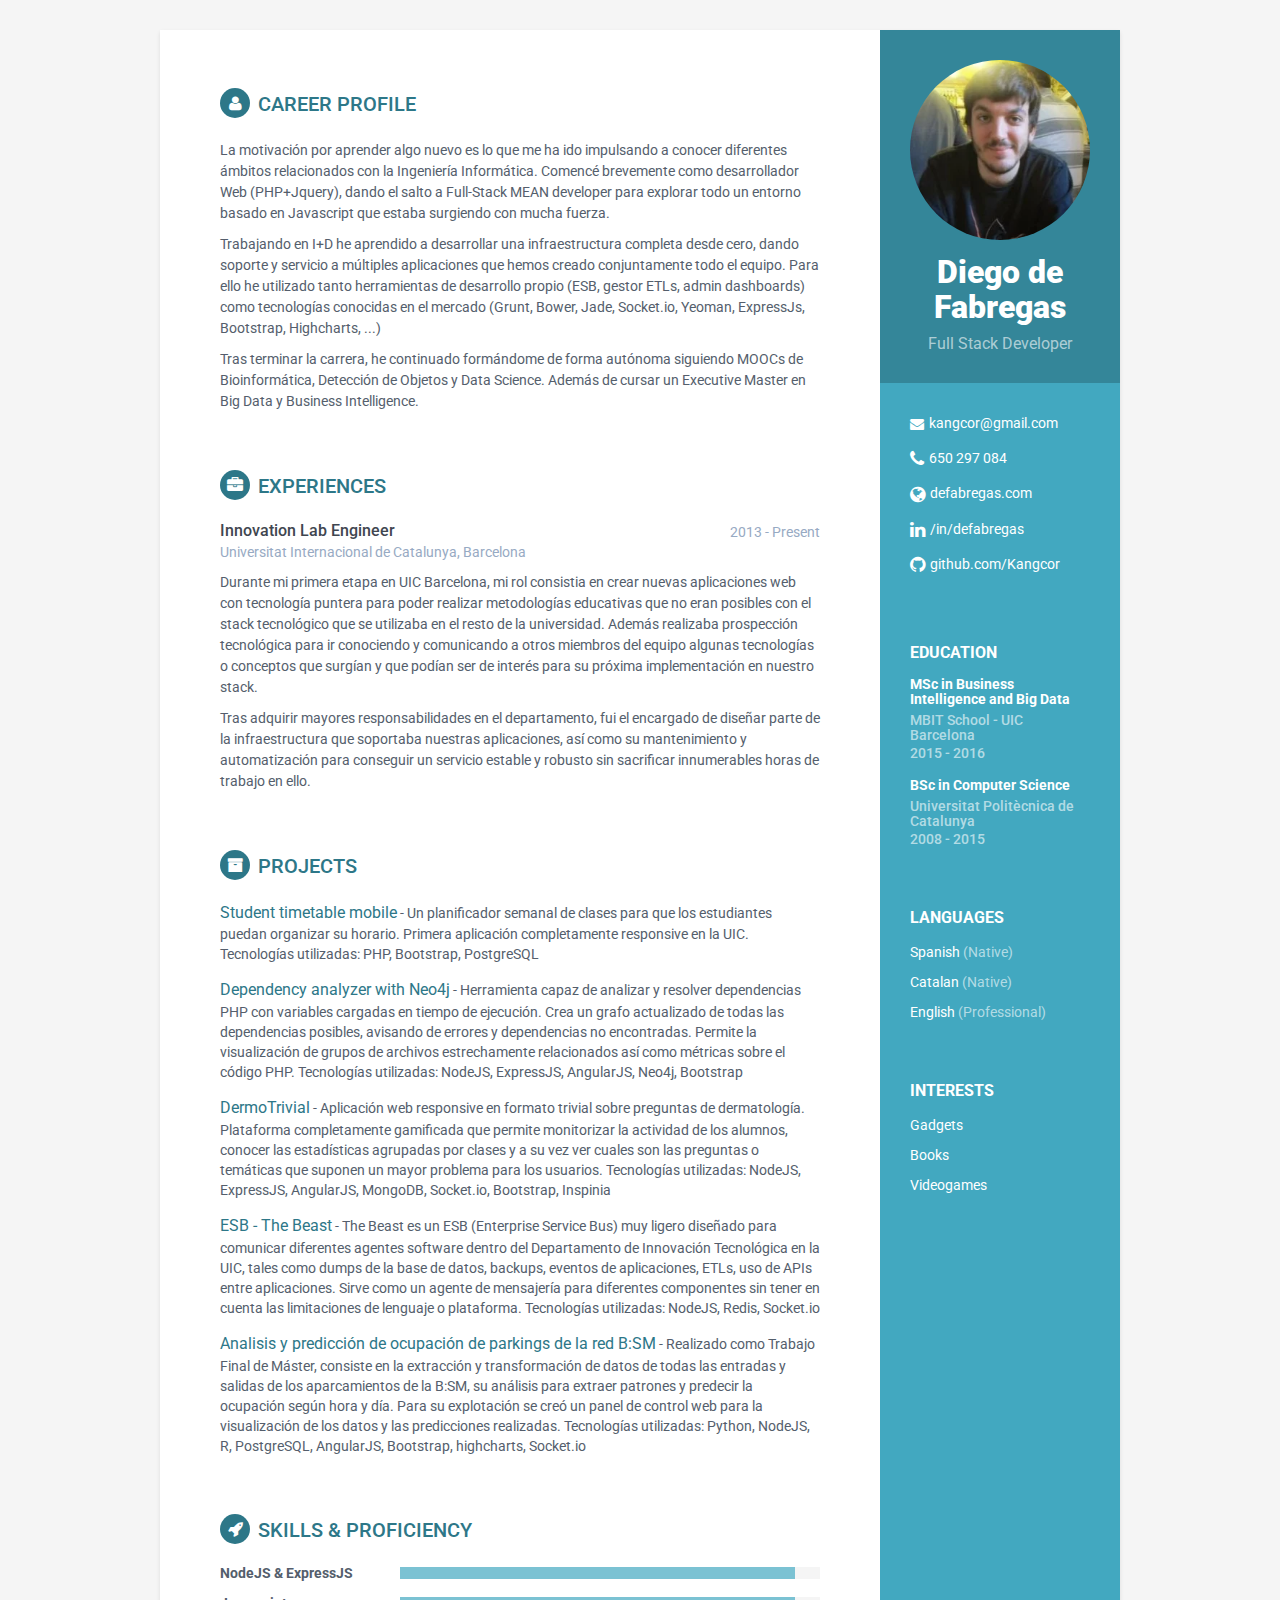
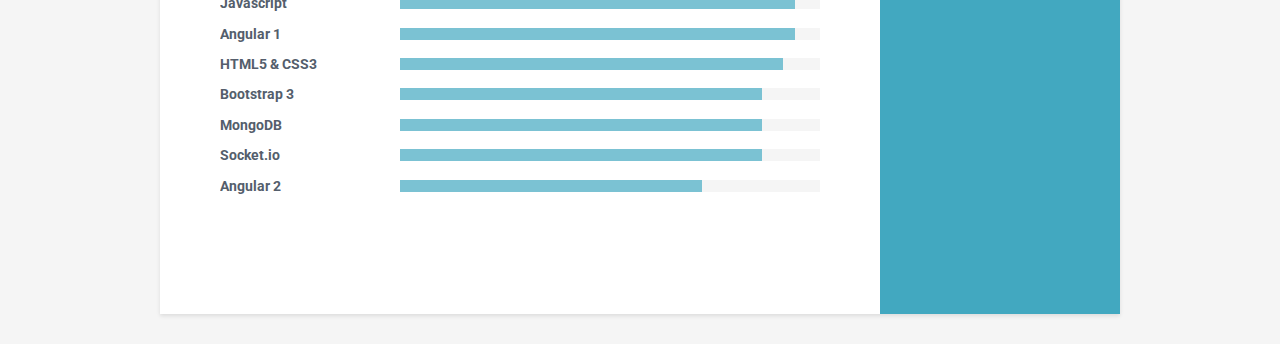
==== commit 0f268ad3: "fixed typo" ====
--- a/index.html
+++ b/index.html
@@ -116,7 +116,7 @@
                     <p>Algunos ejemplos de los proyectos que he realizado hasta la fecha, en la mayoría de casos el código no </p>
                 </div>--><!--//intro-->
                 <div class="item">
-                    <span class="project-title"><a href="#hook">Student timetable mobile</a></span> - <span class="project-tagline">Un planificador semanal de clases para que los estudiantes puedan organizar su horario. Primera aplicación completatamente responsive en la UIC. Tecnologías utilizadas: PHP, Bootstrap, PostgreSQL</span>
+                    <span class="project-title"><a href="#hook">Student timetable mobile</a></span> - <span class="project-tagline">Un planificador semanal de clases para que los estudiantes puedan organizar su horario. Primera aplicación completamente responsive en la UIC. Tecnologías utilizadas: PHP, Bootstrap, PostgreSQL</span>
                 </div><!--//item-->
                 <div class="item">
                     <span class="project-title"><a href="#hook" target="_blank">Dependency analyzer with Neo4j</a></span> - 
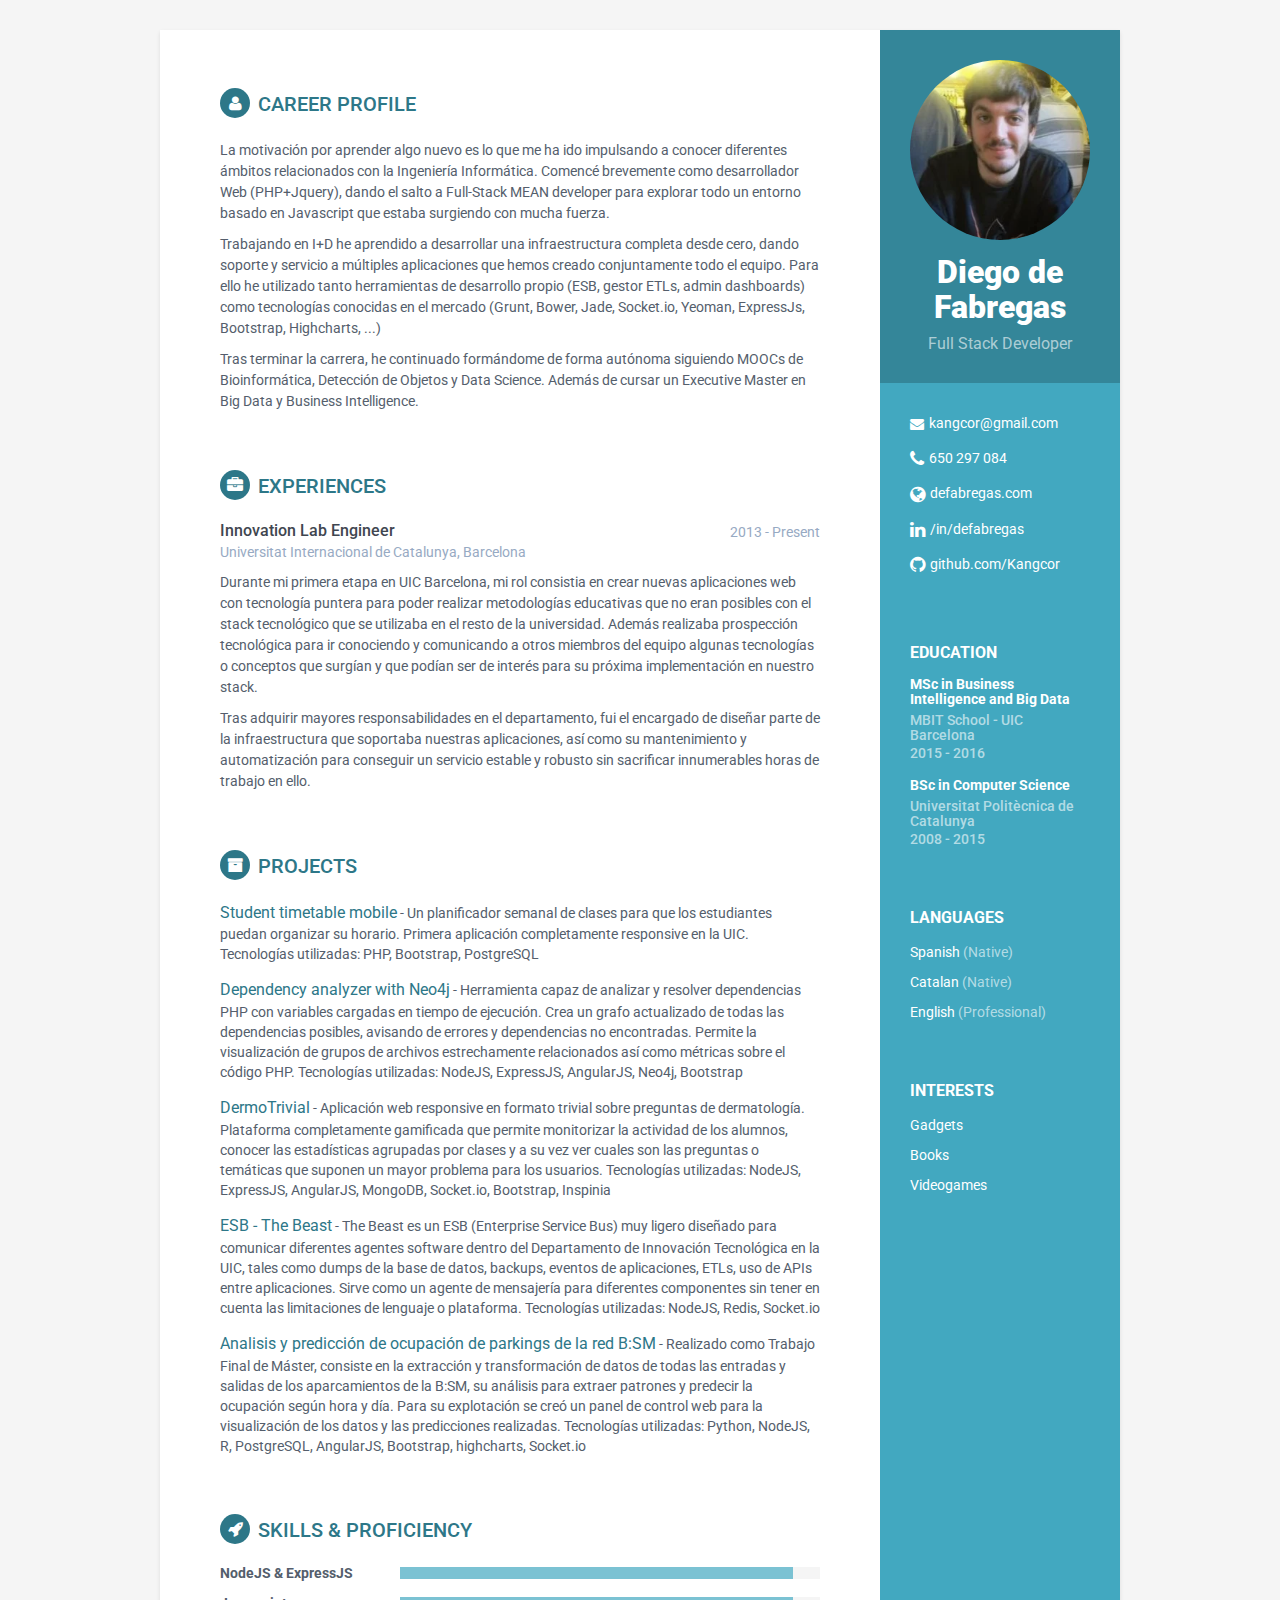
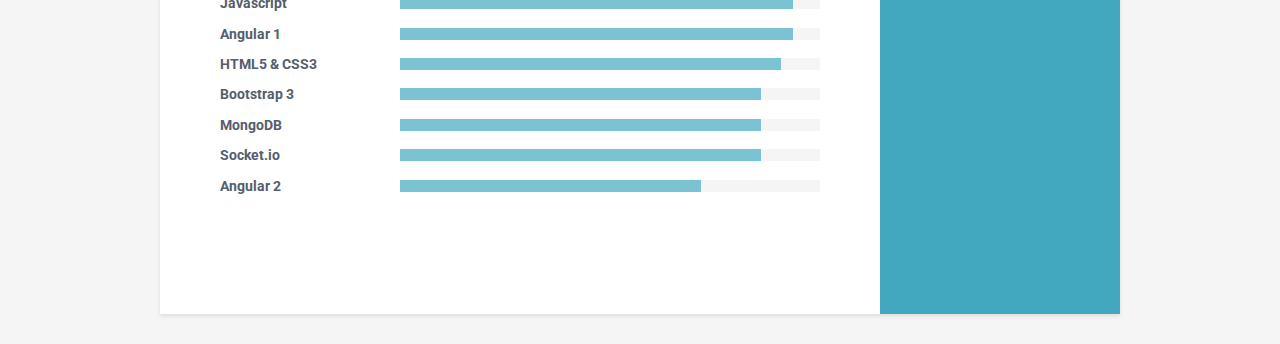
==== commit aff5d568: "changed title" ====
--- a/index.html
+++ b/index.html
@@ -3,7 +3,7 @@
 <!--[if IE 9]> <html lang="en" class="ie9"> <![endif]-->  
 <!--[if !IE]><!--> <html lang="en"> <!--<![endif]-->  
 <head>
-    <title>Responsive Resume/CV Template for Developers</title>
+    <title>Diego de Fabregas Ugalde CV</title>
     <!-- Meta -->
     <meta charset="utf-8">
     <meta http-equiv="X-UA-Compatible" content="IE=edge">
